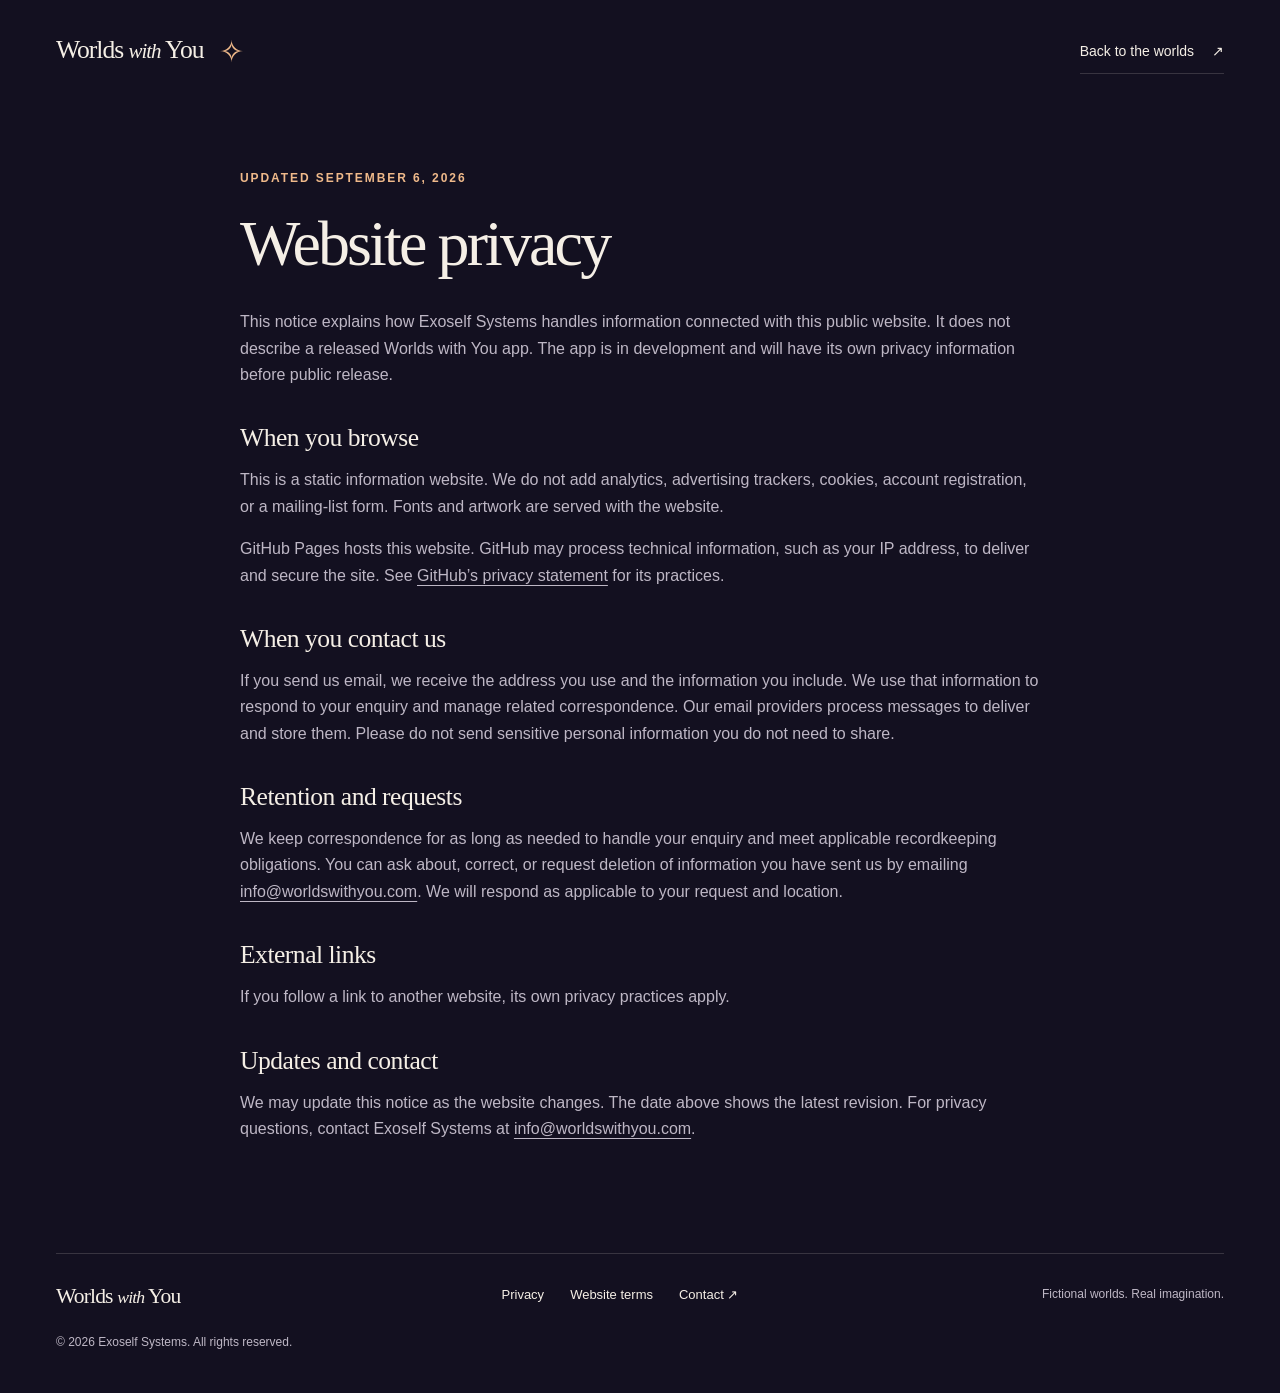
==== public/privacy/index.html @ 6b2dba23 "Build Worlds with You public website" ====
<!doctype html><html lang="en"><head><meta charset="utf-8"><meta name="viewport" content="width=device-width, initial-scale=1"><title>Website privacy — Worlds with You</title><meta name="description" content="How we handle information when you visit the Worlds with You website."><meta name="theme-color" content="#131020"><link rel="canonical" href="https://worldswithyou.com/privacy/"><link rel="icon" href="../assets/favicon.svg" type="image/svg+xml"><link rel="stylesheet" href="../assets/styles.css"></head><body><a class="skip-link" href="#main">Skip to content</a><header class="site-header wrap"><a class="wordmark" href="../">Worlds <em>with</em> You<span class="brand-star" aria-hidden="true">✧</span></a><nav aria-label="Main navigation"><a class="nav-contact" href="../">Back to the worlds <span aria-hidden="true">↗</span></a></nav></header><main id="main" class="wrap legal-main"><p class="eyebrow">Updated September 6, 2026</p><h1>Website privacy</h1><div class="legal-copy"><p>This notice explains how Exoself Systems handles information connected with this public website. It does not describe a released Worlds with You app. The app is in development and will have its own privacy information before public release.</p><h2>When you browse</h2><p>This is a static information website. We do not add analytics, advertising trackers, cookies, account registration, or a mailing-list form. Fonts and artwork are served with the website.</p><p>GitHub Pages hosts this website. GitHub may process technical information, such as your IP address, to deliver and secure the site. See <a href="https://docs.github.com/en/site-policy/privacy-policies/github-general-privacy-statement">GitHub’s privacy statement</a> for its practices.</p><h2>When you contact us</h2><p>If you send us email, we receive the address you use and the information you include. We use that information to respond to your enquiry and manage related correspondence. Our email providers process messages to deliver and store them. Please do not send sensitive personal information you do not need to share.</p><h2>Retention and requests</h2><p>We keep correspondence for as long as needed to handle your enquiry and meet applicable recordkeeping obligations. You can ask about, correct, or request deletion of information you have sent us by emailing <a href="mailto:info@worldswithyou.com">info@worldswithyou.com</a>. We will respond as applicable to your request and location.</p><h2>External links</h2><p>If you follow a link to another website, its own privacy practices apply.</p><h2>Updates and contact</h2><p>We may update this notice as the website changes. The date above shows the latest revision. For privacy questions, contact Exoself Systems at <a href="mailto:info@worldswithyou.com">info@worldswithyou.com</a>.</p></div></main><footer class="site-footer wrap legal-footer"><div><a class="wordmark" href="../">Worlds <em>with</em> You</a><p>© 2026 Exoself Systems. All rights reserved.</p></div><div class="footer-links"><a href="../privacy/">Privacy</a><a href="../terms/">Website terms</a><a href="mailto:info@worldswithyou.com">Contact ↗</a></div><p class="footer-note">Fictional worlds. Real imagination.</p></footer></body></html>
---- public/assets/styles.css ----
:root{color-scheme:dark;--ink:#131020;--raised:#1c1730;--deep:#080610;--paper:#f5efe6;--muted:#beb7c5;--warm:#efb98a;--warm-ink:#241318;--line:rgba(245,239,230,.16);--serif:Georgia,'Times New Roman',serif;--sans:-apple-system,BlinkMacSystemFont,'Segoe UI',sans-serif}
*{box-sizing:border-box}html{scroll-behavior:smooth;scroll-padding-top:2rem}body{margin:0;background:var(--ink);color:var(--paper);font:1rem/1.65 var(--sans);-webkit-font-smoothing:antialiased}a{color:inherit;text-decoration:none}a:hover{color:var(--warm)}a:focus-visible,summary:focus-visible{outline:2px solid var(--warm);outline-offset:7px;border-radius:2px}::selection{background:var(--warm);color:var(--warm-ink)}.wrap{width:min(1280px,calc(100% - 112px));margin-inline:auto}.skip-link{position:absolute;top:-100px;left:1rem;padding:.8rem 1rem;background:var(--warm);color:var(--warm-ink);z-index:10}.skip-link:focus{top:1rem}.site-header{min-height:104px;display:flex;align-items:center;justify-content:space-between;gap:30px}.wordmark{font:1.6rem/1.2 var(--serif);white-space:nowrap;letter-spacing:-.04em}.wordmark em{font-size:.82em;font-weight:400}.brand-star{display:inline-block;font-size:1.9rem;color:var(--warm);margin-left:16px;vertical-align:middle}.site-header nav{display:flex;align-items:center;gap:36px;font-size:.875rem}.nav-contact{padding:10px 0;border-bottom:1px solid var(--line)}.nav-contact span{margin-left:14px}.hero{position:relative;isolation:isolate;min-height:750px;display:flex;align-items:center;overflow:hidden}.hero-art{position:absolute;inset:0;width:100%;height:100%;object-fit:cover;object-position:center 55%;z-index:-3}.hero-shade{position:absolute;inset:0;background:linear-gradient(90deg,rgba(19,16,32,.94) 0%,rgba(19,16,32,.80) 27%,rgba(19,16,32,.32) 58%,rgba(19,16,32,.04) 100%),linear-gradient(0deg,var(--ink) 0%,transparent 28%,rgba(19,16,32,.16) 95%);z-index:-2}.hero-content{padding-block:70px 122px}.eyebrow{margin:0 0 25px;color:var(--warm);font-size:.75rem;font-weight:550;letter-spacing:.16em;text-transform:uppercase}.status-dot{display:inline-block;width:6px;height:6px;background:var(--warm);border-radius:50%;margin-right:10px;vertical-align:middle}h1,h2,h3,p{margin-top:0}h1,h2,h3{font-family:var(--serif);font-weight:400;line-height:1.1;letter-spacing:-.045em}h1{font-size:clamp(3.6rem,6.4vw,6rem);margin-bottom:30px;max-width:800px}h1 em,h2 em{font-weight:400;color:var(--warm)}.hero-description{font-size:1.125rem;line-height:1.7;color:var(--paper);max-width:470px;margin-bottom:31px}.button{display:inline-flex;align-items:center;justify-content:space-between;gap:30px;padding:17px 24px;background:var(--warm);color:var(--warm-ink);font-size:.875rem;font-weight:600;border-radius:3px;transition:background .2s,transform .2s}.button:hover{background:#dfa477;color:var(--warm-ink);transform:translateY(-2px)}.button span{font-size:1.3rem;line-height:1}.hero-note{margin:18px 0 0;color:var(--muted);font-size:.8125rem;max-width:420px}.hero-bottom{position:absolute;bottom:30px;left:0;right:0;display:flex;justify-content:space-between;gap:20px;font-size:.75rem;letter-spacing:.03em;color:var(--muted)}.art-note{text-align:right}.section{padding-block:116px}.section-heading h2,h2{font-size:clamp(2.65rem,4vw,4rem);margin-bottom:28px}.section-intro{max-width:665px;color:var(--muted);font-size:1.0625rem;margin-bottom:55px}.chapters{display:grid;grid-template-columns:repeat(3,1fr);border-top:1px solid var(--line)}.chapters article{padding:35px 36px 0 0;display:flex;flex-direction:column}.chapters article+article{padding-left:36px;border-left:1px solid var(--line)}.chapters article:last-child{padding-right:0}.chapter-number{color:var(--warm);font:italic 1.45rem var(--serif);display:flex;align-items:center;gap:20px;margin-bottom:40px}.chapter-number span{font:1rem var(--sans);color:var(--muted)}h3{font-size:1.85rem;max-width:300px;margin-bottom:18px}.chapters p{color:var(--muted);max-width:350px;margin-bottom:32px}.chapter-label{color:var(--warm);font-size:.75rem;text-transform:uppercase;letter-spacing:.13em;margin-top:auto}.manifesto{background:var(--raised);border-block:1px solid var(--line)}.manifesto-inner{padding-block:75px;text-align:center}.large-star{font:3.7rem/1 var(--serif);color:var(--warm);display:block;margin-bottom:24px}.manifesto .eyebrow{margin-bottom:26px}.manifesto h2{font-size:clamp(2rem,3.5vw,3.3rem);line-height:1.35}.manifesto p:last-child{color:var(--muted);margin-bottom:0}.studio,.questions{display:grid;grid-template-columns:1fr 1fr;gap:50px 70px}.studio-copy p{color:var(--muted)}.studio-copy .lead{font-size:1.125rem;color:var(--paper)}.text-link{display:inline-flex;gap:28px;align-items:center;border-bottom:1px solid var(--line);padding:0 0 7px;font-size:.875rem;margin-top:10px}.studio-facts{grid-column:1/-1;display:grid;grid-template-columns:repeat(3,1fr);padding-top:32px;border-top:1px solid var(--line);gap:24px}.studio-facts span{display:block;font-size:.75rem;letter-spacing:.12em;text-transform:uppercase;color:var(--muted);margin-bottom:7px}.studio-facts strong{font-weight:450;font-size:1rem}.questions{border-top:1px solid var(--line);padding-top:90px}.faq-list details{border-bottom:1px solid var(--line)}.faq-list summary{display:flex;align-items:center;justify-content:space-between;gap:25px;padding:23px 0;list-style:none;cursor:pointer;font-size:1rem;line-height:1.5}.faq-list details:first-child summary{padding-top:0}.faq-list summary::-webkit-details-marker{display:none}.faq-list summary span{font-size:1.5rem;color:var(--warm);font-weight:300;transition:transform .2s}.faq-list details[open] summary span{transform:rotate(45deg)}.faq-list p{font-size:1rem;color:var(--muted);padding-right:25px;margin-bottom:24px}.faq-list a,.legal-copy a{text-decoration:underline;text-underline-offset:4px;overflow-wrap:anywhere}.contact{display:flex;justify-content:space-between;align-items:center;gap:40px;padding:72px 64px;background:var(--raised);border:1px solid var(--line);margin-bottom:88px}.contact h2{margin-bottom:22px}.contact p:last-child{color:var(--muted);margin-bottom:0}.contact-link{font:clamp(1.2rem,2.2vw,2rem) var(--serif);letter-spacing:-.025em;border-bottom:1px solid var(--warm);padding-bottom:13px;overflow-wrap:anywhere}.contact-link span{display:inline-block;margin-left:30px;color:var(--warm)}.site-footer{display:grid;grid-template-columns:1.2fr 1fr 1fr;gap:30px;padding-block:0 40px}.site-footer .wordmark{font-size:1.35rem}.site-footer p{font-size:.75rem;color:var(--muted);margin:20px 0 0;line-height:1.8}.footer-links{display:flex;gap:12px 26px;align-content:start;flex-wrap:wrap;font-size:.8125rem}.site-footer .footer-note{margin-top:0;text-align:right}.legal-main{max-width:800px;padding-block:65px 95px}.legal-main h1{font-size:clamp(3rem,5vw,4.5rem)}.legal-copy h2{font:1.6rem var(--serif);letter-spacing:-.02em;margin-top:35px;margin-bottom:14px}.legal-copy p,.legal-copy li{color:var(--muted)}.legal-main .eyebrow{margin-bottom:20px}.legal-footer{border-top:1px solid var(--line);padding-top:30px}.error-page{min-height:65vh}.error-page p{color:var(--muted)}
@media(min-width:1600px){.hero{min-height:850px}.hero-art{object-position:center 52%}}
@media(max-width:1000px){.wrap{width:calc(100% - 64px)}.site-header nav{gap:24px}.hero{min-height:700px}h1{font-size:5rem}.studio,.questions{gap:40px}.contact{padding:50px 40px;align-items:flex-start;flex-direction:column}.contact-link{font-size:1.7rem}.chapters article{padding-right:22px}.chapters article+article{padding-left:22px}.site-footer{grid-template-columns:1fr 1fr}.site-footer .footer-note{grid-column:1/-1;text-align:left}}
@media(max-width:680px){.wrap{width:calc(100% - 40px)}.site-header{min-height:86px;gap:20px}.wordmark{font-size:1.3rem}.brand-star{display:none}.site-header nav>a:not(.nav-contact){display:none}.site-header nav{font-size:.8125rem}.nav-contact span{margin-left:8px}.hero{min-height:780px;align-items:flex-start}.hero-content{padding-top:55px;padding-bottom:210px}.hero-art{object-position:65% center}.hero-shade{background:linear-gradient(180deg,rgba(19,16,32,.88) 0%,rgba(19,16,32,.7) 44%,rgba(19,16,32,.15) 73%,var(--ink) 100%),linear-gradient(90deg,rgba(19,16,32,.36),transparent)}.eyebrow{font-size:.6875rem;letter-spacing:.12em;margin-bottom:24px}h1{font-size:clamp(3.4rem,12vw,5rem);line-height:1.04;margin-bottom:25px}.hero-description{font-size:1rem;max-width:320px}.desktop-break{display:none}.button{font-size:.8125rem;padding:16px 20px;gap:25px}.hero-note{font-size:.75rem;max-width:280px}.hero-bottom{bottom:23px;flex-direction:column;gap:3px;font-size:.6875rem}.art-note{text-align:left}.section{padding-block:76px}h2,.section-heading h2{font-size:2.6rem}.section-intro{font-size:1rem;margin-bottom:35px}.chapters{grid-template-columns:1fr}.chapters article,.chapters article+article{padding:30px 0;border-left:0;border-bottom:1px solid var(--line)}.chapter-number{margin-bottom:20px}h3{max-width:none;font-size:1.85rem}.chapters p{max-width:none;margin-bottom:20px}.manifesto-inner{padding-block:55px}.manifesto h2{font-size:1.9rem;line-height:1.4}.manifesto p:last-child{font-size:.875rem}.studio,.questions{grid-template-columns:1fr;gap:18px}.studio h2,.questions h2{margin-bottom:18px}.studio-facts{grid-template-columns:1fr;gap:20px;margin-top:20px}.studio-facts div{display:flex;justify-content:space-between;gap:16px;align-items:baseline}.studio-facts span{margin:0}.studio-facts strong{font-size:.875rem;text-align:right}.faq-list summary{font-size:.9375rem}.faq-list details:first-child summary{padding-top:15px}.faq-list p{padding-right:8px}.contact{width:calc(100% - 40px);padding:38px 24px;margin-bottom:55px;gap:32px}.contact h2{font-size:2.6rem}.contact-link{font-size:clamp(1.05rem,5.4vw,1.6rem);width:100%;display:flex;justify-content:space-between;gap:8px}.contact-link span{margin:0}.site-footer{grid-template-columns:1fr;gap:28px}.site-footer p{margin-top:14px}.site-footer .footer-note{grid-column:auto}.footer-links{font-size:.8125rem;gap:18px}.legal-main{padding-top:40px}.legal-copy h2{font-size:1.5rem}}
@media(prefers-reduced-motion:reduce){html{scroll-behavior:auto}*,*::before,*::after{transition:none!important}}
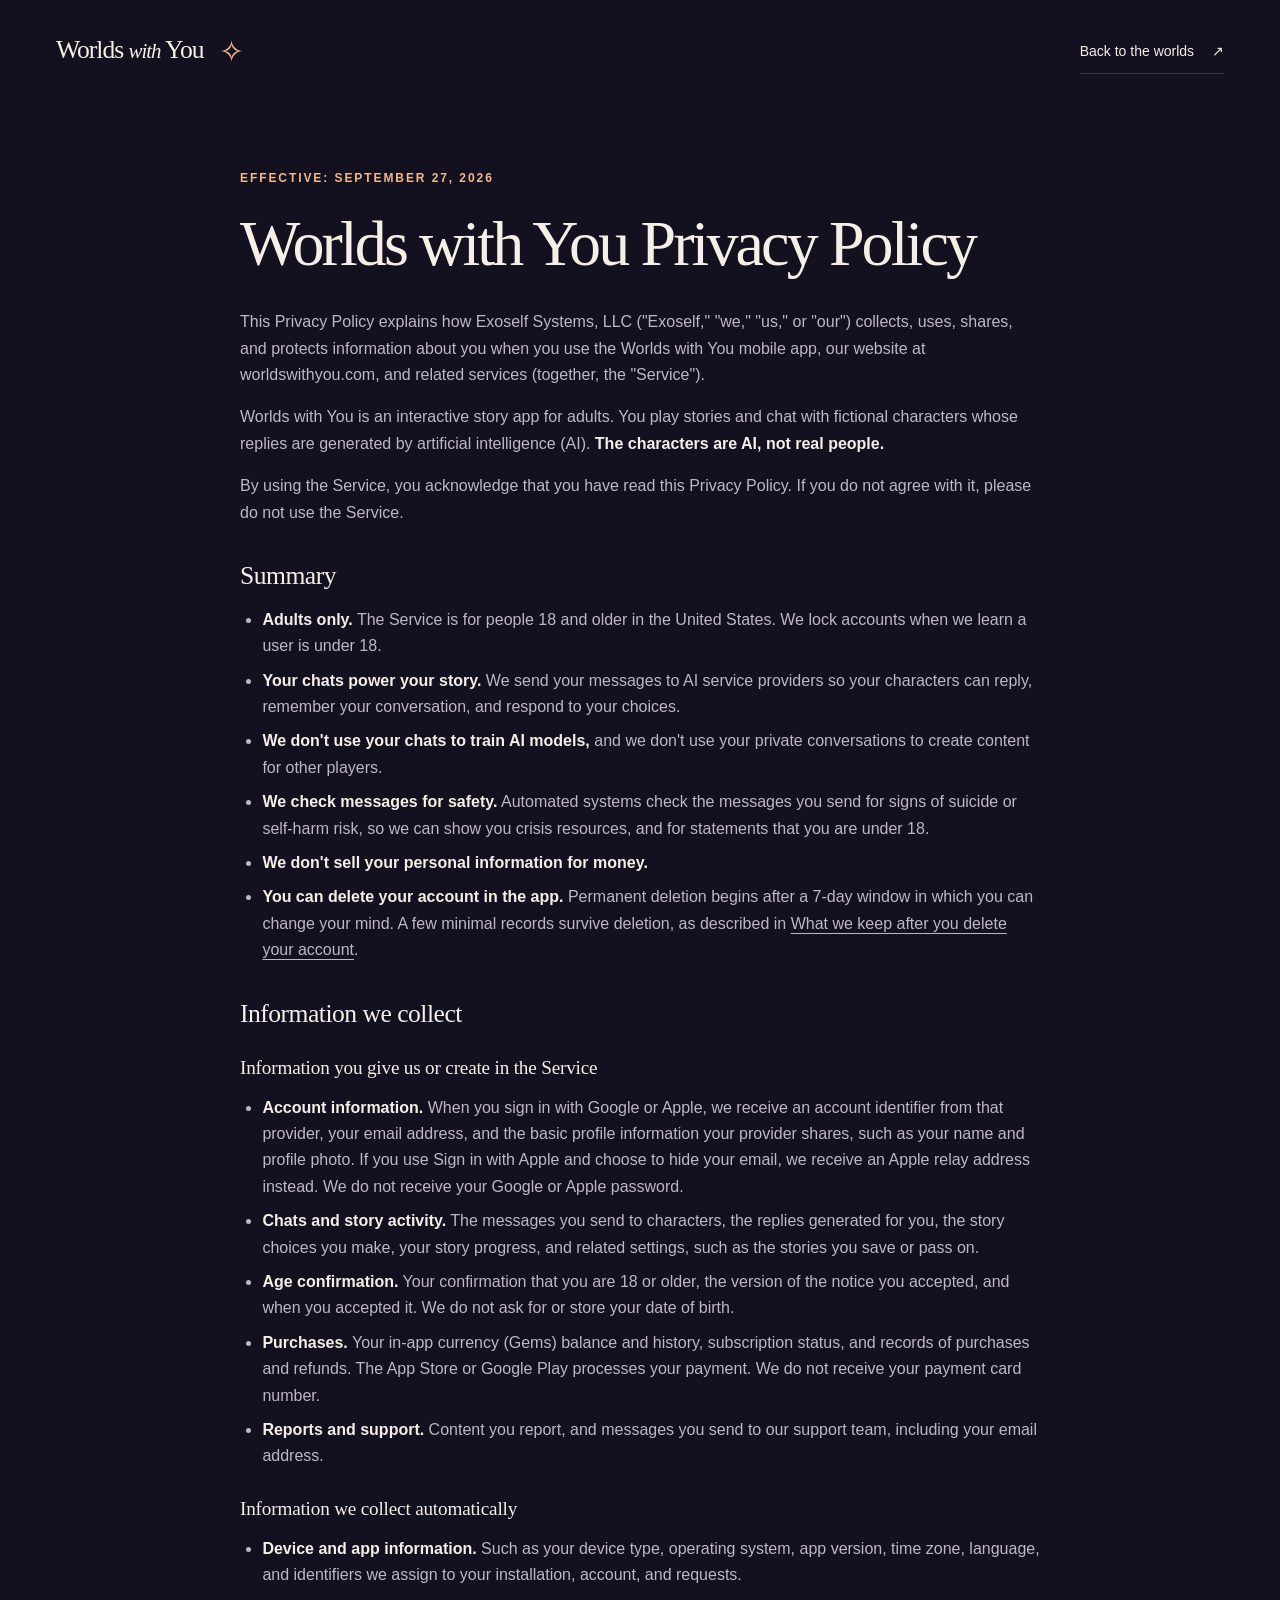
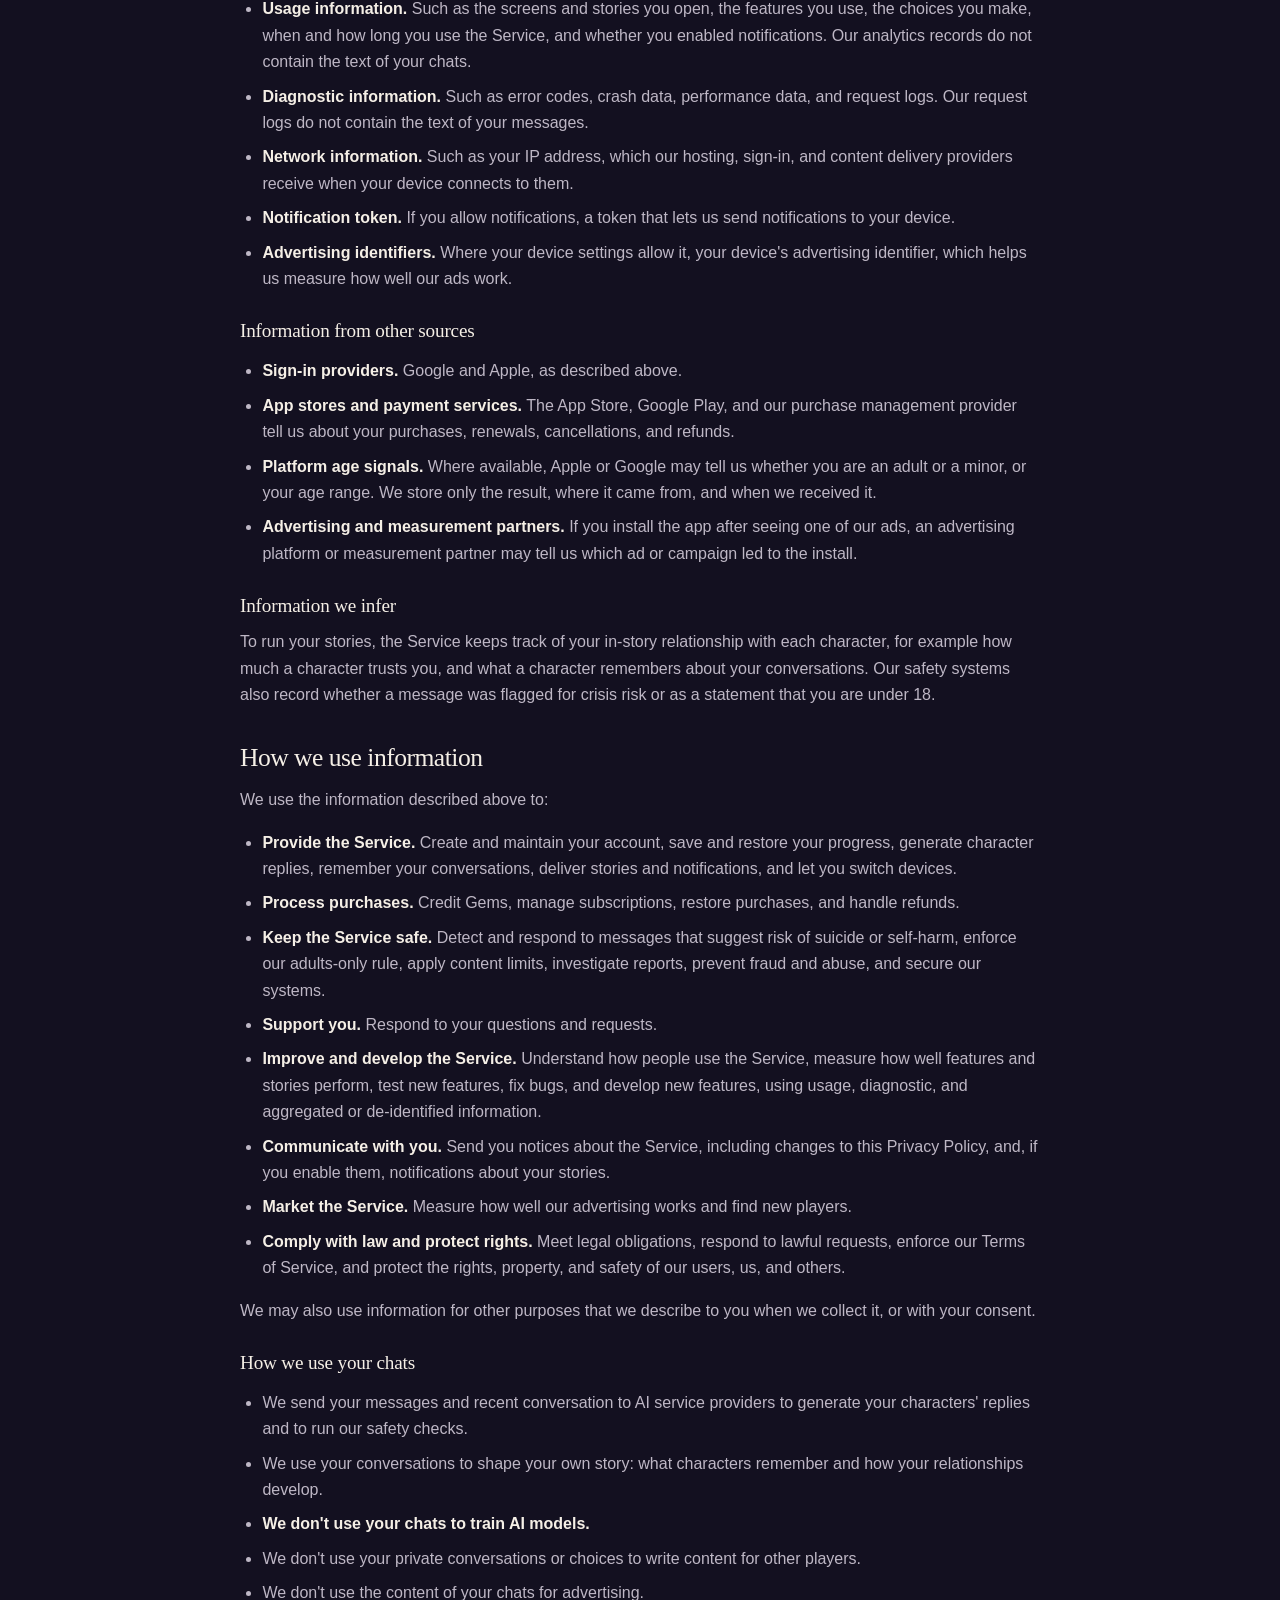
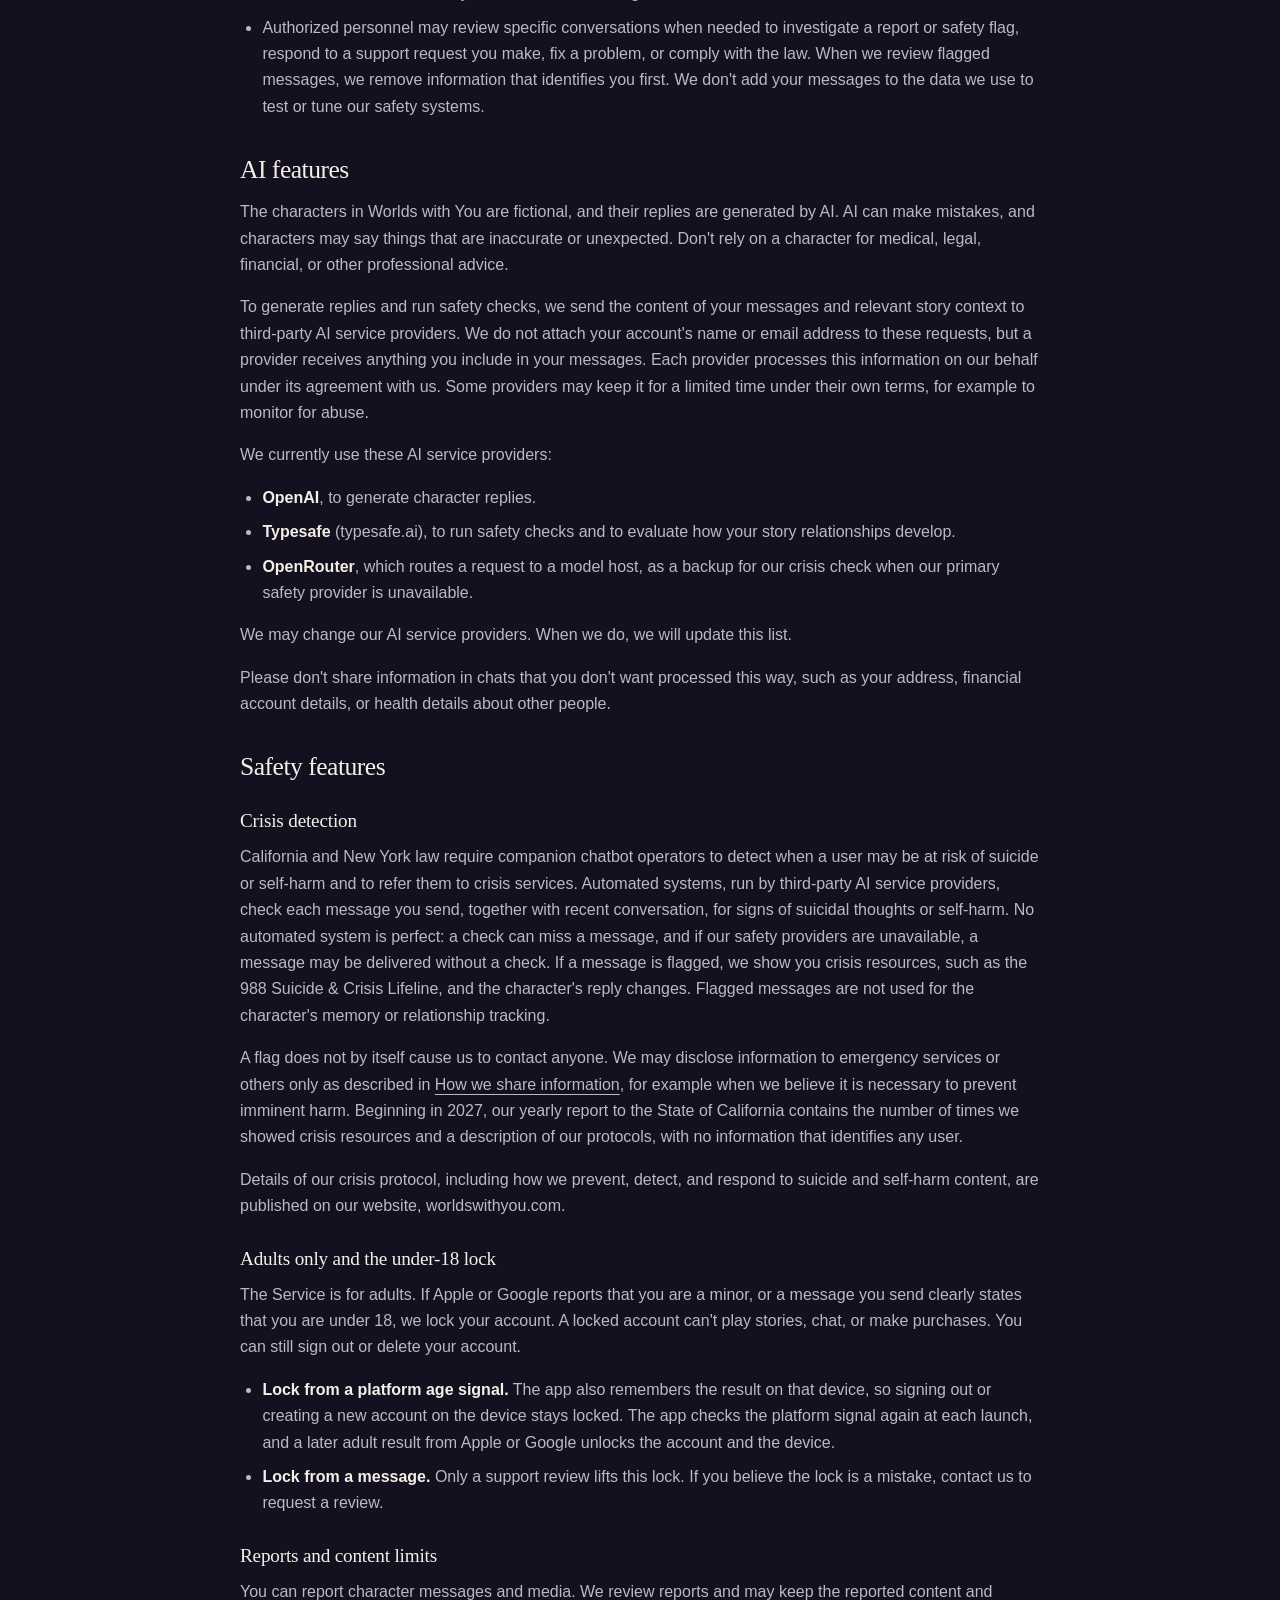
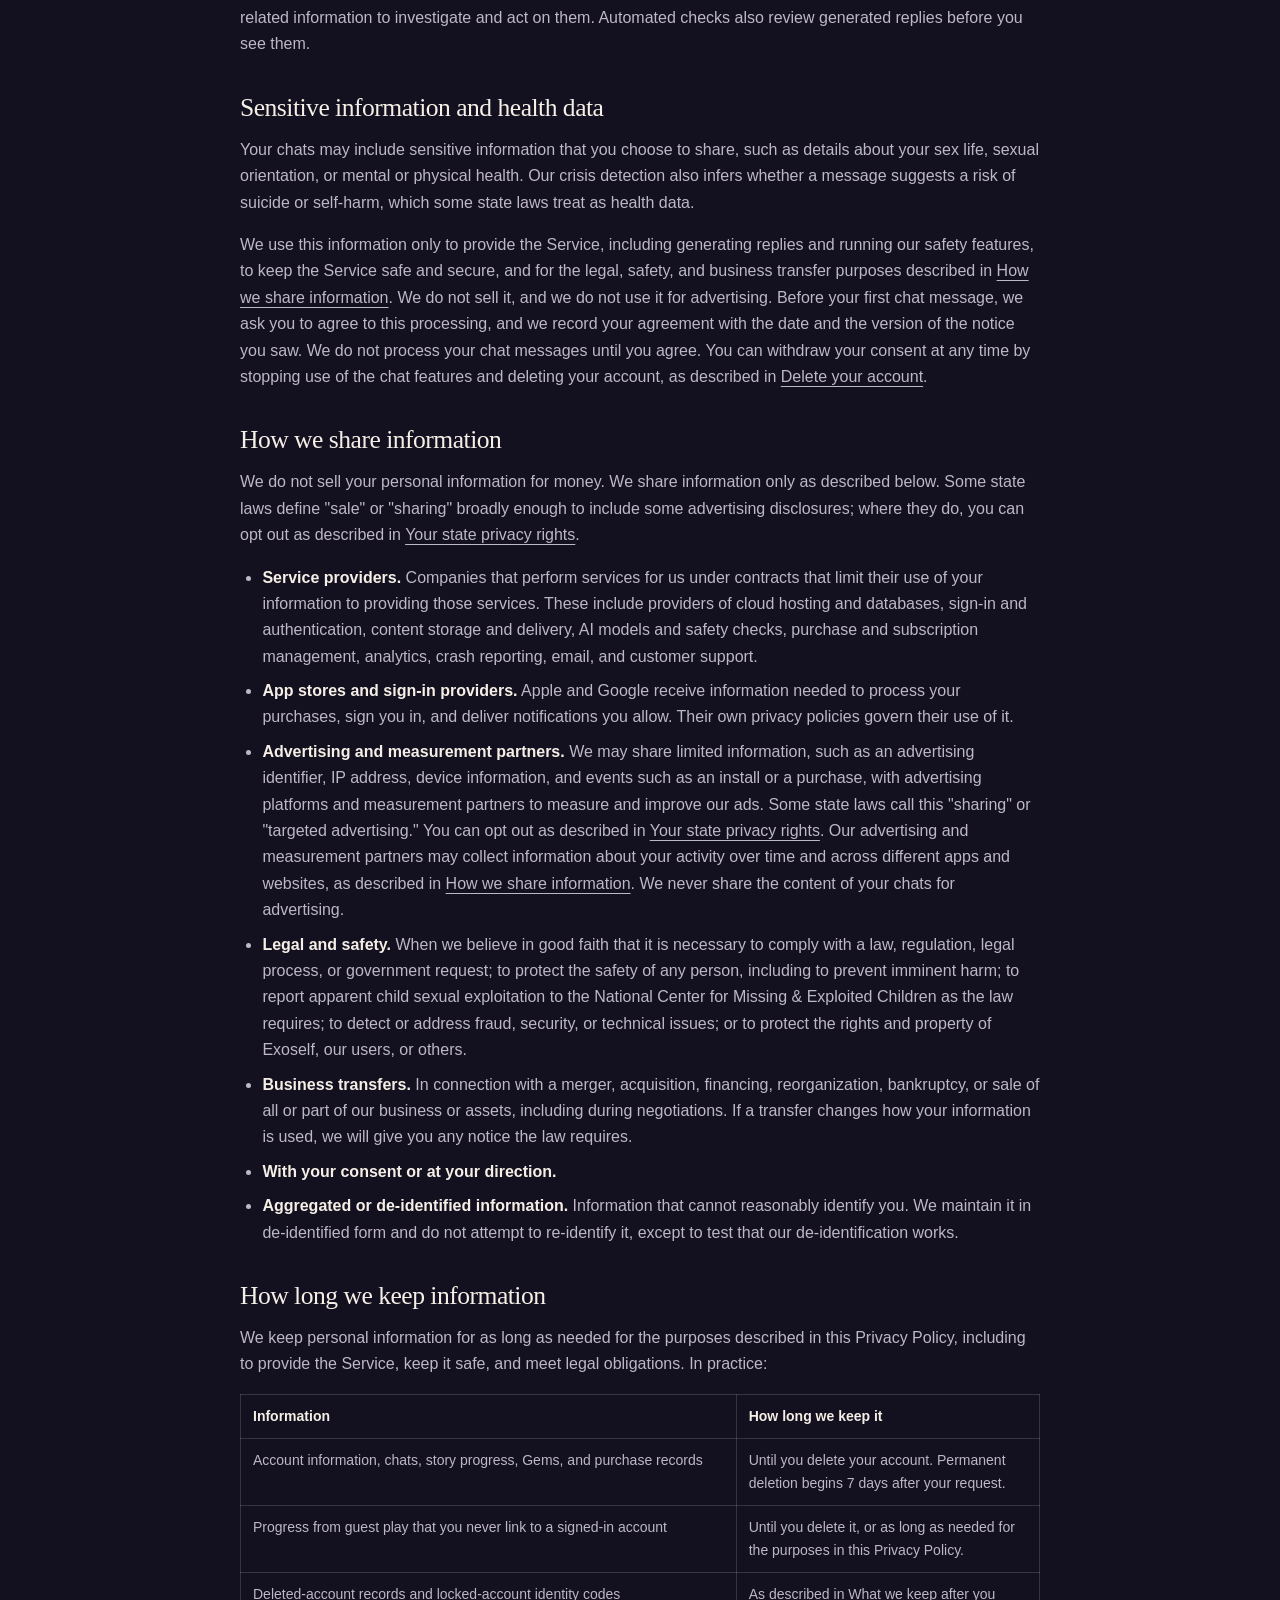
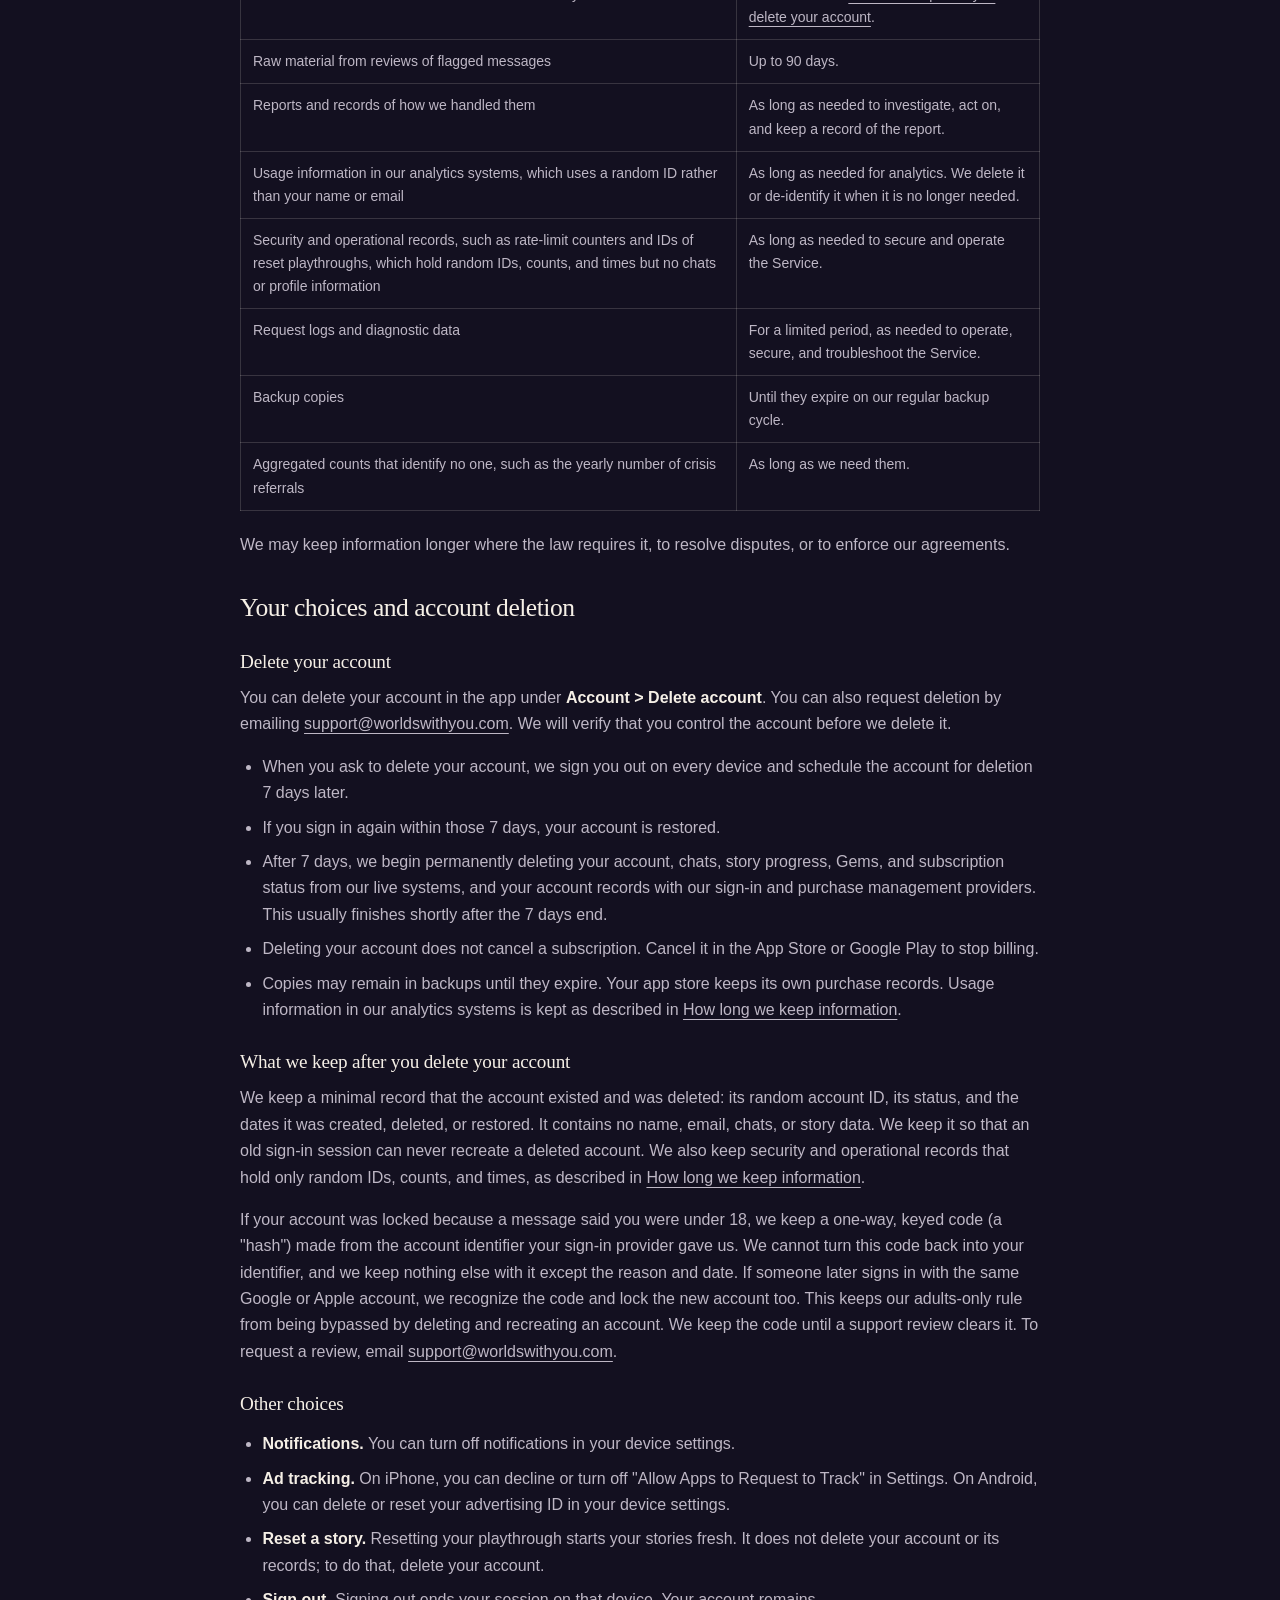
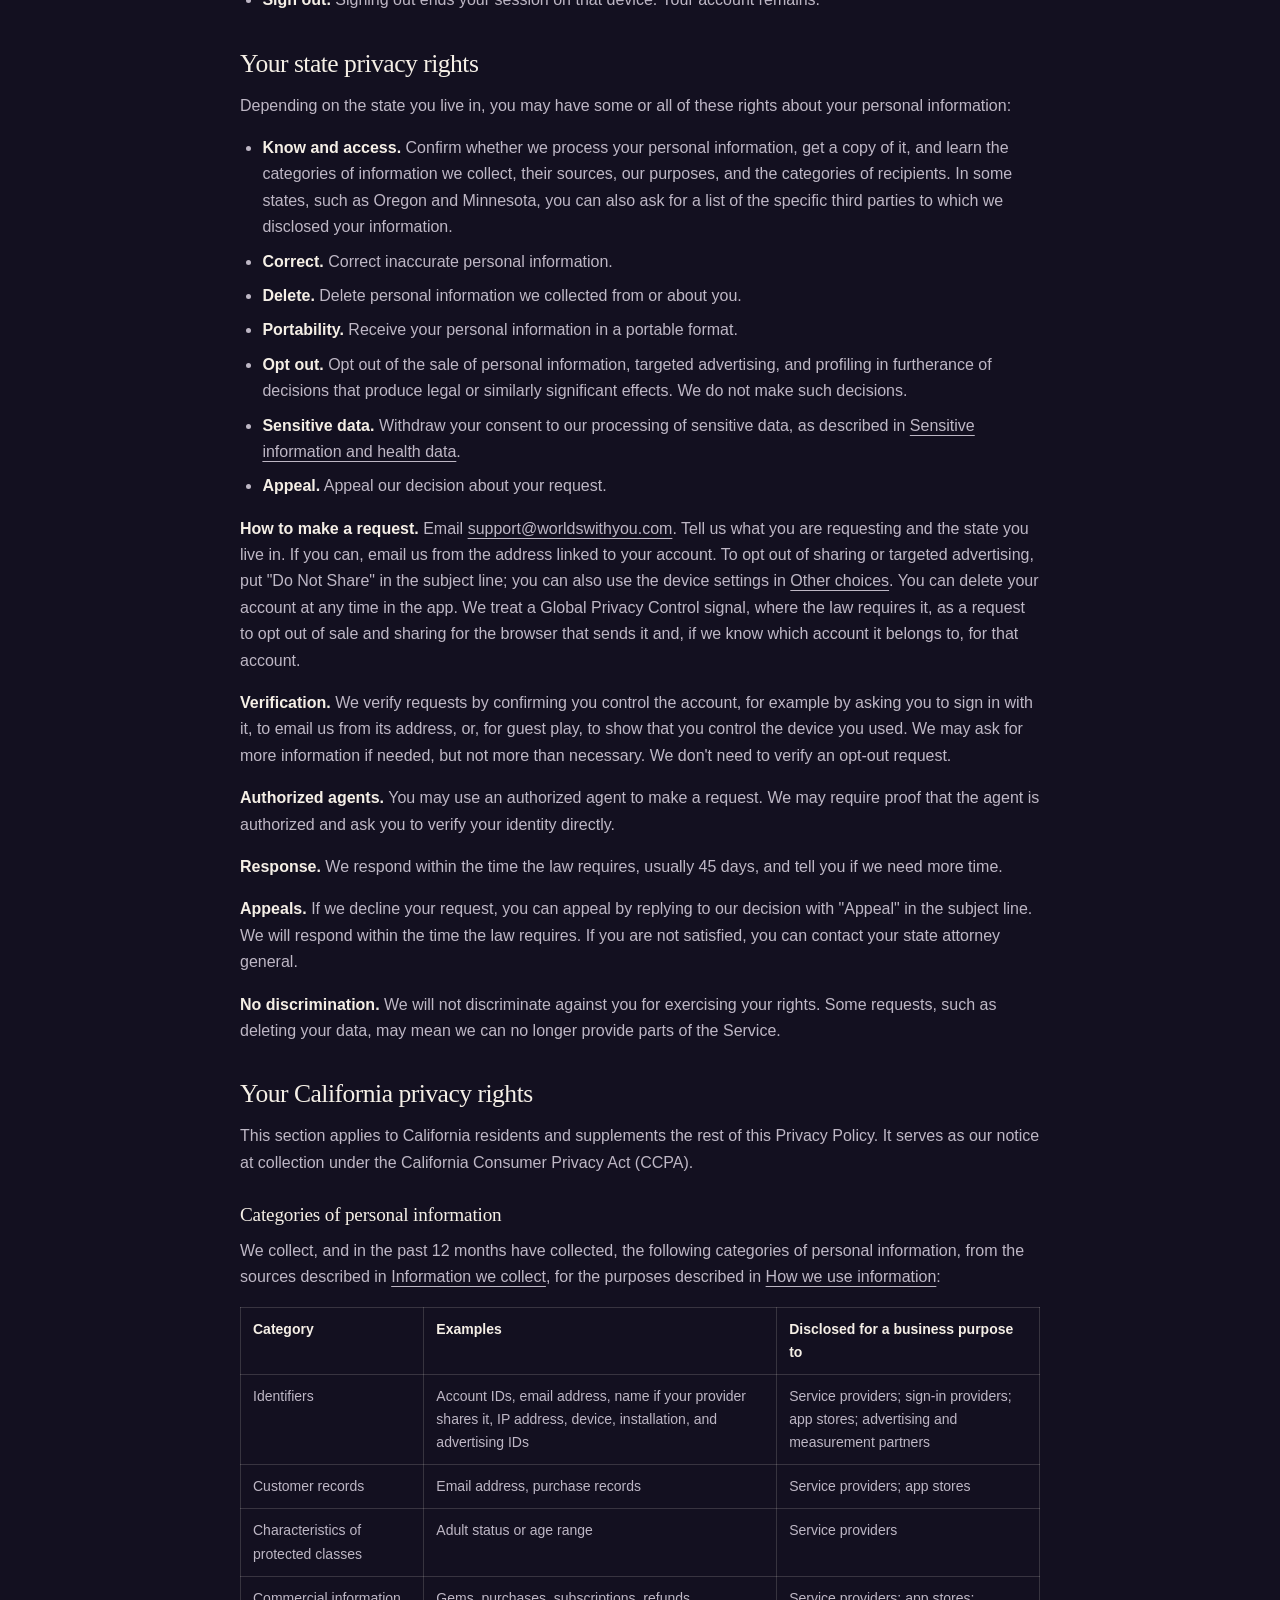
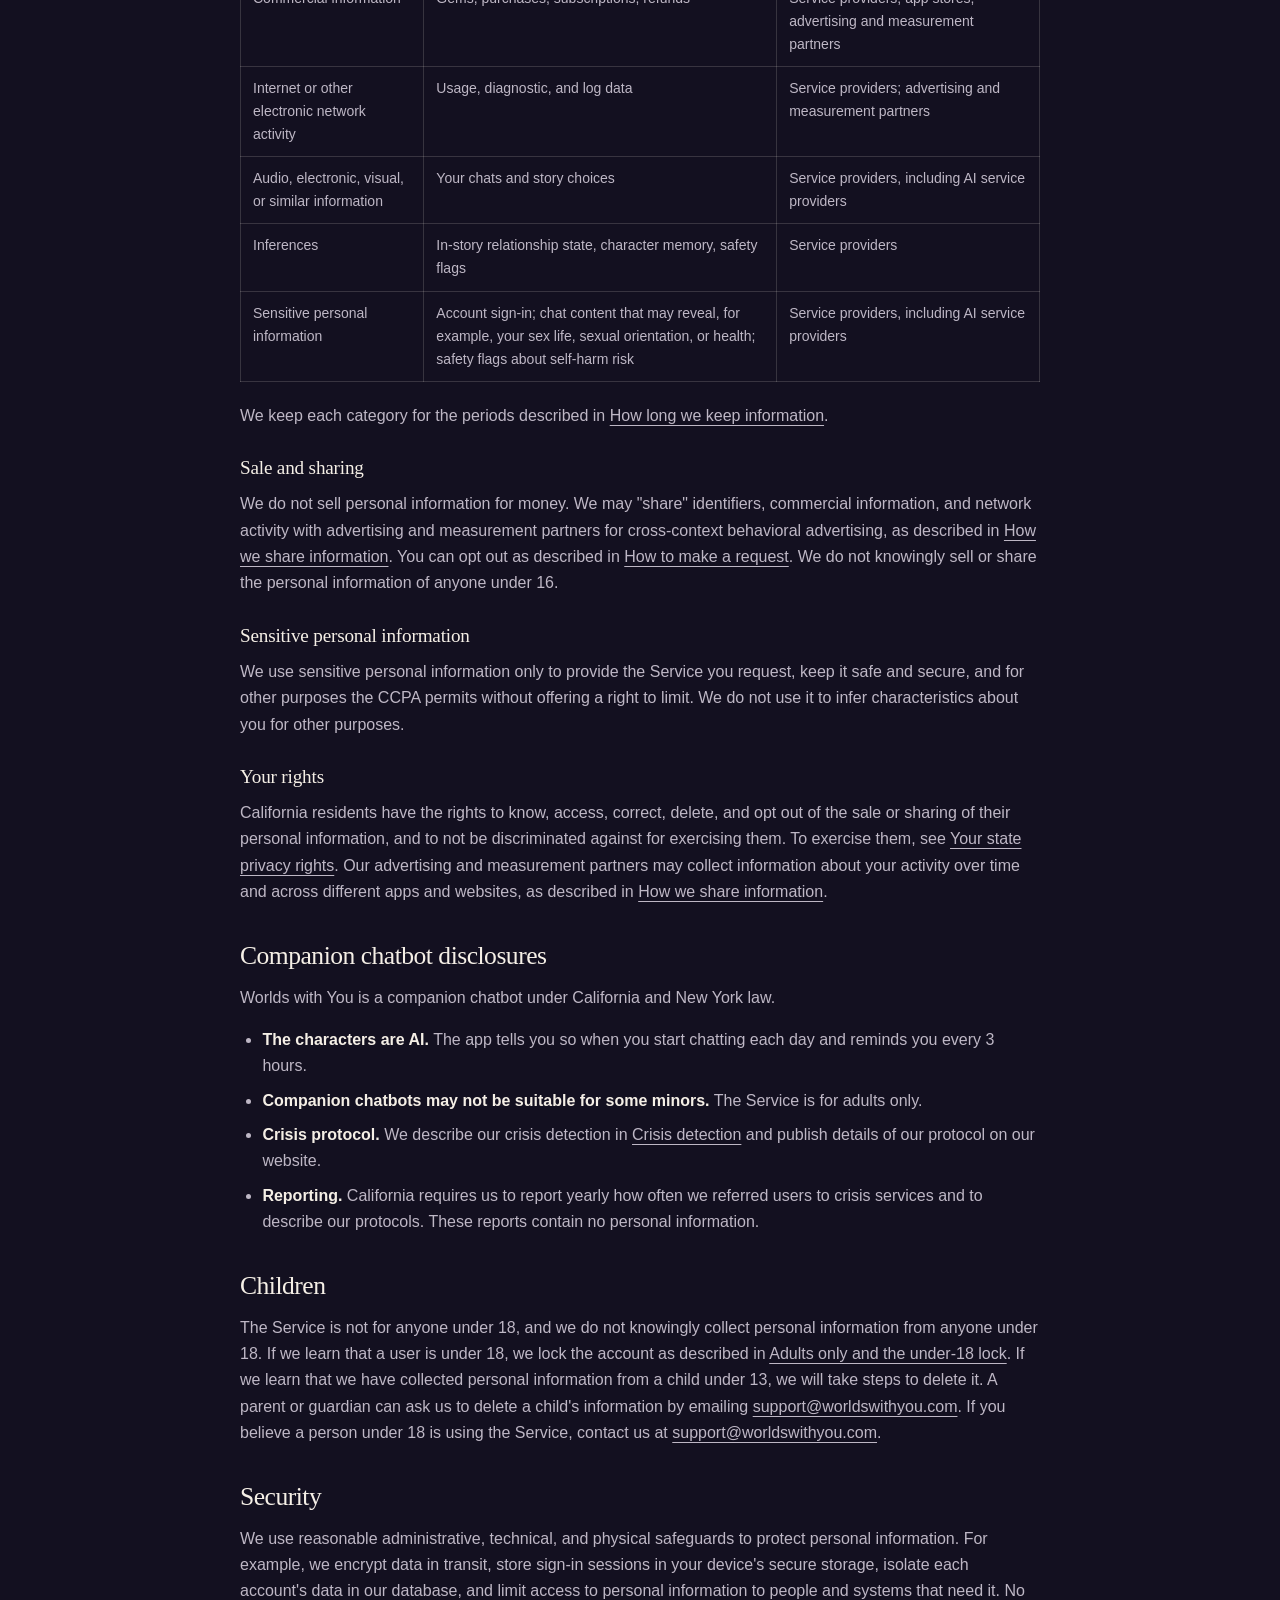
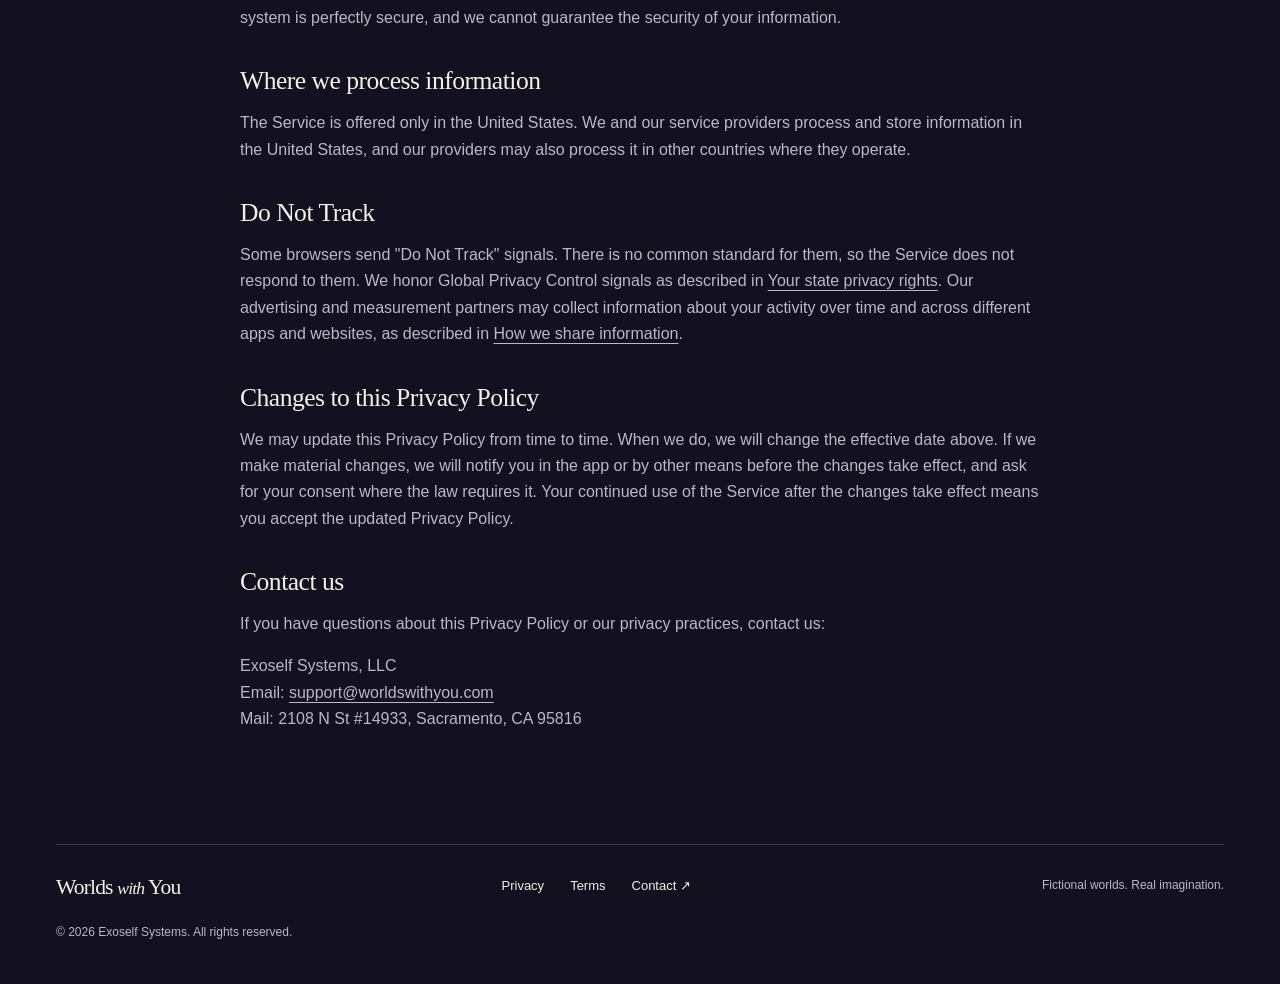
==== commit 106ecd25: "Publish the app privacy policy and terms of service Replaces the website-only notices with the World" ====
--- a/public/privacy/index.html
+++ b/public/privacy/index.html
@@ -1 +1,466 @@
-<!doctype html><html lang="en"><head><meta charset="utf-8"><meta name="viewport" content="width=device-width, initial-scale=1"><title>Website privacy — Worlds with You</title><meta name="description" content="How we handle information when you visit the Worlds with You website."><meta name="theme-color" content="#131020"><link rel="canonical" href="https://worldswithyou.com/privacy/"><link rel="icon" href="../assets/favicon.svg" type="image/svg+xml"><link rel="stylesheet" href="../assets/styles.css"></head><body><a class="skip-link" href="#main">Skip to content</a><header class="site-header wrap"><a class="wordmark" href="../">Worlds <em>with</em> You<span class="brand-star" aria-hidden="true">✧</span></a><nav aria-label="Main navigation"><a class="nav-contact" href="../">Back to the worlds <span aria-hidden="true">↗</span></a></nav></header><main id="main" class="wrap legal-main"><p class="eyebrow">Updated September 6, 2026</p><h1>Website privacy</h1><div class="legal-copy"><p>This notice explains how Exoself Systems handles information connected with this public website. It does not describe a released Worlds with You app. The app is in development and will have its own privacy information before public release.</p><h2>When you browse</h2><p>This is a static information website. We do not add analytics, advertising trackers, cookies, account registration, or a mailing-list form. Fonts and artwork are served with the website.</p><p>GitHub Pages hosts this website. GitHub may process technical information, such as your IP address, to deliver and secure the site. See <a href="https://docs.github.com/en/site-policy/privacy-policies/github-general-privacy-statement">GitHub’s privacy statement</a> for its practices.</p><h2>When you contact us</h2><p>If you send us email, we receive the address you use and the information you include. We use that information to respond to your enquiry and manage related correspondence. Our email providers process messages to deliver and store them. Please do not send sensitive personal information you do not need to share.</p><h2>Retention and requests</h2><p>We keep correspondence for as long as needed to handle your enquiry and meet applicable recordkeeping obligations. You can ask about, correct, or request deletion of information you have sent us by emailing <a href="mailto:info@worldswithyou.com">info@worldswithyou.com</a>. We will respond as applicable to your request and location.</p><h2>External links</h2><p>If you follow a link to another website, its own privacy practices apply.</p><h2>Updates and contact</h2><p>We may update this notice as the website changes. The date above shows the latest revision. For privacy questions, contact Exoself Systems at <a href="mailto:info@worldswithyou.com">info@worldswithyou.com</a>.</p></div></main><footer class="site-footer wrap legal-footer"><div><a class="wordmark" href="../">Worlds <em>with</em> You</a><p>© 2026 Exoself Systems. All rights reserved.</p></div><div class="footer-links"><a href="../privacy/">Privacy</a><a href="../terms/">Website terms</a><a href="mailto:info@worldswithyou.com">Contact ↗</a></div><p class="footer-note">Fictional worlds. Real imagination.</p></footer></body></html>+<!doctype html><html lang="en"><head><meta charset="utf-8"><meta name="viewport" content="width=device-width, initial-scale=1"><title>Privacy Policy — Worlds with You</title><meta name="description" content="How Exoself Systems collects, uses, shares, and protects information in the Worlds with You app and website."><meta name="theme-color" content="#131020"><link rel="canonical" href="https://worldswithyou.com/privacy/"><link rel="icon" href="../assets/favicon.svg" type="image/svg+xml"><link rel="stylesheet" href="../assets/styles.css"></head><body><a class="skip-link" href="#main">Skip to content</a><header class="site-header wrap"><a class="wordmark" href="../">Worlds <em>with</em> You<span class="brand-star" aria-hidden="true">✧</span></a><nav aria-label="Main navigation"><a class="nav-contact" href="../">Back to the worlds <span aria-hidden="true">↗</span></a></nav></header><main id="main" class="wrap legal-main"><p class="eyebrow">Effective: September 27, 2026</p><h1>Worlds with You Privacy Policy</h1><div class="legal-copy">
+<p>This Privacy Policy explains how Exoself Systems, LLC ("Exoself," "we," "us," or "our") collects,
+uses, shares, and protects information about you when you use the Worlds with You mobile app, our
+website at worldswithyou.com, and related services (together, the "Service").</p>
+<p>Worlds with You is an interactive story app for adults. You play stories and chat with fictional
+characters whose replies are generated by artificial intelligence (AI). <strong>The characters are AI,
+not real people.</strong></p>
+<p>By using the Service, you acknowledge that you have read this Privacy Policy. If you do not agree
+with it, please do not use the Service.</p>
+<h2 id="summary">Summary</h2>
+<ul>
+<li><strong>Adults only.</strong> The Service is for people 18 and older in the United States. We lock accounts
+  when we learn a user is under 18.</li>
+<li><strong>Your chats power your story.</strong> We send your messages to AI service providers so your characters
+  can reply, remember your conversation, and respond to your choices.</li>
+<li><strong>We don't use your chats to train AI models,</strong> and we don't use your private conversations to
+  create content for other players.</li>
+<li><strong>We check messages for safety.</strong> Automated systems check the messages you send for signs of
+  suicide or self-harm risk, so we can show you crisis resources, and for statements that you are
+  under 18.</li>
+<li><strong>We don't sell your personal information for money.</strong></li>
+<li><strong>You can delete your account in the app.</strong> Permanent deletion begins after a 7-day window in
+  which you can change your mind. A few minimal records survive deletion, as described in <a href="#what-we-keep-after-you-delete-your-account">What we
+  keep after you delete your account</a>.</li>
+</ul>
+<h2 id="information-we-collect">Information we collect</h2>
+<h3 id="information-you-give-us-or-create-in-the-service">Information you give us or create in the Service</h3>
+<ul>
+<li><strong>Account information.</strong> When you sign in with Google or Apple, we receive an account identifier
+  from that provider, your email address, and the basic profile information your provider shares,
+  such as your name and profile photo. If you use Sign in with Apple and choose to hide your email,
+  we receive an Apple relay address instead. We do not receive your Google or Apple password.</li>
+<li><strong>Chats and story activity.</strong> The messages you send to characters, the replies generated for you,
+  the story choices you make, your story progress, and related settings, such as the stories you
+  save or pass on.</li>
+<li><strong>Age confirmation.</strong> Your confirmation that you are 18 or older, the version of the notice you
+  accepted, and when you accepted it. We do not ask for or store your date of birth.</li>
+<li><strong>Purchases.</strong> Your in-app currency (Gems) balance and history, subscription status, and records
+  of purchases and refunds. The App Store or Google Play processes your payment. We do not receive
+  your payment card number.</li>
+<li><strong>Reports and support.</strong> Content you report, and messages you send to our support team, including
+  your email address.</li>
+</ul>
+<h3 id="information-we-collect-automatically">Information we collect automatically</h3>
+<ul>
+<li><strong>Device and app information.</strong> Such as your device type, operating system, app version, time
+  zone, language, and identifiers we assign to your installation, account, and requests.</li>
+<li><strong>Usage information.</strong> Such as the screens and stories you open, the features you use, the
+  choices you make, when and how long you use the Service, and whether you enabled notifications.
+  Our analytics records do not contain the text of your chats.</li>
+<li><strong>Diagnostic information.</strong> Such as error codes, crash data, performance data, and request logs.
+  Our request logs do not contain the text of your messages.</li>
+<li><strong>Network information.</strong> Such as your IP address, which our hosting, sign-in, and content
+  delivery providers receive when your device connects to them.</li>
+<li><strong>Notification token.</strong> If you allow notifications, a token that lets us send notifications to
+  your device.</li>
+<li><strong>Advertising identifiers.</strong> Where your device settings allow it, your device's advertising
+  identifier, which helps us measure how well our ads work.</li>
+</ul>
+<h3 id="information-from-other-sources">Information from other sources</h3>
+<ul>
+<li><strong>Sign-in providers.</strong> Google and Apple, as described above.</li>
+<li><strong>App stores and payment services.</strong> The App Store, Google Play, and our purchase management
+  provider tell us about your purchases, renewals, cancellations, and refunds.</li>
+<li><strong>Platform age signals.</strong> Where available, Apple or Google may tell us whether you are an adult
+  or a minor, or your age range. We store only the result, where it came from, and when we received
+  it.</li>
+<li><strong>Advertising and measurement partners.</strong> If you install the app after seeing one of our ads, an
+  advertising platform or measurement partner may tell us which ad or campaign led to the install.</li>
+</ul>
+<h3 id="information-we-infer">Information we infer</h3>
+<p>To run your stories, the Service keeps track of your in-story relationship with each character, for
+example how much a character trusts you, and what a character remembers about your conversations.
+Our safety systems also record whether a message was flagged for crisis risk or as a statement that
+you are under 18.</p>
+<h2 id="how-we-use-information">How we use information</h2>
+<p>We use the information described above to:</p>
+<ul>
+<li><strong>Provide the Service.</strong> Create and maintain your account, save and restore your progress,
+  generate character replies, remember your conversations, deliver stories and notifications, and
+  let you switch devices.</li>
+<li><strong>Process purchases.</strong> Credit Gems, manage subscriptions, restore purchases, and handle refunds.</li>
+<li><strong>Keep the Service safe.</strong> Detect and respond to messages that suggest risk of suicide or
+  self-harm, enforce our adults-only rule, apply content limits, investigate reports, prevent fraud
+  and abuse, and secure our systems.</li>
+<li><strong>Support you.</strong> Respond to your questions and requests.</li>
+<li><strong>Improve and develop the Service.</strong> Understand how people use the Service, measure how well
+  features and stories perform, test new features, fix bugs, and develop new features, using usage,
+  diagnostic, and aggregated or de-identified information.</li>
+<li><strong>Communicate with you.</strong> Send you notices about the Service, including changes to this Privacy
+  Policy, and, if you enable them, notifications about your stories.</li>
+<li><strong>Market the Service.</strong> Measure how well our advertising works and find new players.</li>
+<li><strong>Comply with law and protect rights.</strong> Meet legal obligations, respond to lawful requests,
+  enforce our Terms of Service, and protect the rights, property, and safety of our users, us, and
+  others.</li>
+</ul>
+<p>We may also use information for other purposes that we describe to you when we collect it, or with
+your consent.</p>
+<h3 id="how-we-use-your-chats">How we use your chats</h3>
+<ul>
+<li>We send your messages and recent conversation to AI service providers to generate your
+  characters' replies and to run our safety checks.</li>
+<li>We use your conversations to shape your own story: what characters remember and how your
+  relationships develop.</li>
+<li><strong>We don't use your chats to train AI models.</strong></li>
+<li>We don't use your private conversations or choices to write content for other players.</li>
+<li>We don't use the content of your chats for advertising.</li>
+<li>Authorized personnel may review specific conversations when needed to investigate a report or
+  safety flag, respond to a support request you make, fix a problem, or comply with the law. When
+  we review flagged messages, we remove information that identifies you first. We don't add your
+  messages to the data we use to test or tune our safety systems.</li>
+</ul>
+<h2 id="ai-features">AI features</h2>
+<p>The characters in Worlds with You are fictional, and their replies are generated by AI. AI can make
+mistakes, and characters may say things that are inaccurate or unexpected. Don't rely on a
+character for medical, legal, financial, or other professional advice.</p>
+<p>To generate replies and run safety checks, we send the content of your messages and relevant story
+context to third-party AI service providers. We do not attach your account's name or email address
+to these requests, but a provider receives anything you include in your messages. Each provider
+processes this information on our behalf under its agreement with us. Some providers may keep it
+for a limited time under their own terms, for example to monitor for abuse.</p>
+<p>We currently use these AI service providers:</p>
+<ul>
+<li><strong>OpenAI</strong>, to generate character replies.</li>
+<li><strong>Typesafe</strong> (typesafe.ai), to run safety checks and to evaluate how your story relationships
+  develop.</li>
+<li><strong>OpenRouter</strong>, which routes a request to a model host, as a backup for our crisis check when our
+  primary safety provider is unavailable.</li>
+</ul>
+<p>We may change our AI service providers. When we do, we will update this list.</p>
+<p>Please don't share information in chats that you don't want processed this way, such as your
+address, financial account details, or health details about other people.</p>
+<h2 id="safety-features">Safety features</h2>
+<h3 id="crisis-detection">Crisis detection</h3>
+<p>California and New York law require companion chatbot operators to detect when a user may be at
+risk of suicide or self-harm and to refer them to crisis services. Automated systems, run by
+third-party AI service providers, check each message you send, together with recent conversation,
+for signs of suicidal thoughts or self-harm. No automated system is perfect: a check can miss a
+message, and if our safety providers are unavailable, a message may be delivered without a check.
+If a message is flagged, we show you crisis resources, such as the 988 Suicide &amp; Crisis Lifeline,
+and the character's reply changes. Flagged messages are not used for the character's memory or
+relationship tracking.</p>
+<p>A flag does not by itself cause us to contact anyone. We may disclose information to emergency
+services or others only as described in <a href="#how-we-share-information">How we share information</a>, for
+example when we believe it is necessary to prevent imminent harm. Beginning in 2027, our yearly
+report to the State of California contains the number of times we showed crisis resources and a
+description of our protocols, with no information that identifies any user.</p>
+<p>Details of our crisis protocol, including how we prevent, detect, and respond to suicide and
+self-harm content, are published on our website, worldswithyou.com.</p>
+<h3 id="adults-only-and-the-under-18-lock">Adults only and the under-18 lock</h3>
+<p>The Service is for adults. If Apple or Google reports that you are a minor, or a message you send
+clearly states that you are under 18, we lock your account. A locked account can't play stories,
+chat, or make purchases. You can still sign out or delete your account.</p>
+<ul>
+<li><strong>Lock from a platform age signal.</strong> The app also remembers the result on that device, so signing
+  out or creating a new account on the device stays locked. The app checks the platform signal
+  again at each launch, and a later adult result from Apple or Google unlocks the account and the
+  device.</li>
+<li><strong>Lock from a message.</strong> Only a support review lifts this lock. If you believe the lock is a
+  mistake, contact us to request a review.</li>
+</ul>
+<h3 id="reports-and-content-limits">Reports and content limits</h3>
+<p>You can report character messages and media. We review reports and may keep the reported content
+and related information to investigate and act on them. Automated checks also review generated
+replies before you see them.</p>
+<h2 id="sensitive-information-and-health-data">Sensitive information and health data</h2>
+<p>Your chats may include sensitive information that you choose to share, such as details about your
+sex life, sexual orientation, or mental or physical health. Our crisis detection also infers
+whether a message suggests a risk of suicide or self-harm, which some state laws treat as health
+data.</p>
+<p>We use this information only to provide the Service, including generating replies and running our
+safety features, to keep the Service safe and secure, and for the legal, safety, and business
+transfer purposes described in <a href="#how-we-share-information">How we share information</a>. We do not
+sell it, and we do not use it for advertising. Before your first chat message, we ask you to agree
+to this processing, and we record your agreement with the date and the version of the notice you
+saw. We do not process your chat messages until you agree. You can withdraw your consent at any
+time by stopping use of the chat features and deleting your account, as described in
+<a href="#delete-your-account">Delete your account</a>.</p>
+<h2 id="how-we-share-information">How we share information</h2>
+<p>We do not sell your personal information for money. We share information only as described below.
+Some state laws define "sale" or "sharing" broadly enough to include some advertising disclosures;
+where they do, you can opt out as described in <a href="#your-state-privacy-rights">Your state privacy
+rights</a>.</p>
+<ul>
+<li><strong>Service providers.</strong> Companies that perform services for us under contracts that limit their
+  use of your information to providing those services. These include providers of cloud hosting and
+  databases, sign-in and authentication, content storage and delivery, AI models and safety checks,
+  purchase and subscription management, analytics, crash reporting, email, and customer support.</li>
+<li><strong>App stores and sign-in providers.</strong> Apple and Google receive information needed to process your
+  purchases, sign you in, and deliver notifications you allow. Their own privacy policies govern
+  their use of it.</li>
+<li><strong>Advertising and measurement partners.</strong> We may share limited information, such as an
+  advertising identifier, IP address, device information, and events such as an install or a
+  purchase, with advertising platforms and measurement partners to measure and improve our ads.
+  Some state laws call this "sharing" or "targeted advertising." You can opt out as described in
+  <a href="#your-state-privacy-rights">Your state privacy rights</a>. Our advertising and measurement partners may collect
+information about your activity over time and across different apps and websites, as described in
+<a href="#how-we-share-information">How we share information</a>. We never share the content of your chats
+  for advertising.</li>
+<li><strong>Legal and safety.</strong> When we believe in good faith that it is necessary to comply with a law,
+  regulation, legal process, or government request; to protect the safety of any person, including
+  to prevent imminent harm; to report apparent child sexual exploitation to the National Center for
+  Missing &amp; Exploited Children as the law requires; to detect or address fraud, security, or
+  technical issues; or to protect the rights and property of Exoself, our users, or others.</li>
+<li><strong>Business transfers.</strong> In connection with a merger, acquisition, financing, reorganization,
+  bankruptcy, or sale of all or part of our business or assets, including during negotiations. If a
+  transfer changes how your information is used, we will give you any notice the law requires.</li>
+<li><strong>With your consent or at your direction.</strong></li>
+<li><strong>Aggregated or de-identified information.</strong> Information that cannot reasonably identify you. We
+  maintain it in de-identified form and do not attempt to re-identify it, except to test that our
+  de-identification works.</li>
+</ul>
+<h2 id="how-long-we-keep-information">How long we keep information</h2>
+<p>We keep personal information for as long as needed for the purposes described in this Privacy
+Policy, including to provide the Service, keep it safe, and meet legal obligations. In practice:</p>
+<table>
+<thead>
+<tr>
+<th>Information</th>
+<th>How long we keep it</th>
+</tr>
+</thead>
+<tbody>
+<tr>
+<td>Account information, chats, story progress, Gems, and purchase records</td>
+<td>Until you delete your account. Permanent deletion begins 7 days after your request.</td>
+</tr>
+<tr>
+<td>Progress from guest play that you never link to a signed-in account</td>
+<td>Until you delete it, or as long as needed for the purposes in this Privacy Policy.</td>
+</tr>
+<tr>
+<td>Deleted-account records and locked-account identity codes</td>
+<td>As described in <a href="#what-we-keep-after-you-delete-your-account">What we keep after you delete your account</a>.</td>
+</tr>
+<tr>
+<td>Raw material from reviews of flagged messages</td>
+<td>Up to 90 days.</td>
+</tr>
+<tr>
+<td>Reports and records of how we handled them</td>
+<td>As long as needed to investigate, act on, and keep a record of the report.</td>
+</tr>
+<tr>
+<td>Usage information in our analytics systems, which uses a random ID rather than your name or email</td>
+<td>As long as needed for analytics. We delete it or de-identify it when it is no longer needed.</td>
+</tr>
+<tr>
+<td>Security and operational records, such as rate-limit counters and IDs of reset playthroughs, which hold random IDs, counts, and times but no chats or profile information</td>
+<td>As long as needed to secure and operate the Service.</td>
+</tr>
+<tr>
+<td>Request logs and diagnostic data</td>
+<td>For a limited period, as needed to operate, secure, and troubleshoot the Service.</td>
+</tr>
+<tr>
+<td>Backup copies</td>
+<td>Until they expire on our regular backup cycle.</td>
+</tr>
+<tr>
+<td>Aggregated counts that identify no one, such as the yearly number of crisis referrals</td>
+<td>As long as we need them.</td>
+</tr>
+</tbody>
+</table>
+<p>We may keep information longer where the law requires it, to resolve disputes, or to enforce our
+agreements.</p>
+<h2 id="your-choices-and-account-deletion">Your choices and account deletion</h2>
+<h3 id="delete-your-account">Delete your account</h3>
+<p>You can delete your account in the app under <strong>Account &gt; Delete account</strong>. You can also request
+deletion by emailing <a href="mailto:support@worldswithyou.com">support@worldswithyou.com</a>. We will verify that you control the account before
+we delete it.</p>
+<ul>
+<li>When you ask to delete your account, we sign you out on every device and schedule the account for
+  deletion 7 days later.</li>
+<li>If you sign in again within those 7 days, your account is restored.</li>
+<li>After 7 days, we begin permanently deleting your account, chats, story progress, Gems, and
+  subscription status from our live systems, and your account records with our sign-in and purchase
+  management providers. This usually finishes shortly after the 7 days end.</li>
+<li>Deleting your account does not cancel a subscription. Cancel it in the App Store or Google Play
+  to stop billing.</li>
+<li>Copies may remain in backups until they expire. Your app store keeps its own purchase records.
+  Usage information in our analytics systems is kept as described in <a href="#how-long-we-keep-information">How long we keep
+  information</a>.</li>
+</ul>
+<h3 id="what-we-keep-after-you-delete-your-account">What we keep after you delete your account</h3>
+<p>We keep a minimal record that the account existed and was deleted: its random account ID, its
+status, and the dates it was created, deleted, or restored. It contains no name, email, chats, or
+story data. We keep it so that an old sign-in session can never recreate a deleted account. We also
+keep security and operational records that hold only random IDs, counts, and times, as described in
+<a href="#how-long-we-keep-information">How long we keep information</a>.</p>
+<p>If your account was locked because a message said you were under 18, we keep a one-way, keyed code
+(a "hash") made from the account identifier your sign-in provider gave us. We cannot turn this code
+back into your identifier, and we keep nothing else with it except the reason and date. If someone
+later signs in with the same Google or Apple account, we recognize the code and lock the new
+account too. This keeps our adults-only rule from being bypassed by deleting and recreating an
+account. We keep the code until a support review clears it. To request a review, email
+<a href="mailto:support@worldswithyou.com">support@worldswithyou.com</a>.</p>
+<h3 id="other-choices">Other choices</h3>
+<ul>
+<li><strong>Notifications.</strong> You can turn off notifications in your device settings.</li>
+<li><strong>Ad tracking.</strong> On iPhone, you can decline or turn off "Allow Apps to Request to Track" in
+  Settings. On Android, you can delete or reset your advertising ID in your device settings.</li>
+<li><strong>Reset a story.</strong> Resetting your playthrough starts your stories fresh. It does not delete your
+  account or its records; to do that, delete your account.</li>
+<li><strong>Sign out.</strong> Signing out ends your session on that device. Your account remains.</li>
+</ul>
+<h2 id="your-state-privacy-rights">Your state privacy rights</h2>
+<p>Depending on the state you live in, you may have some or all of these rights about your personal
+information:</p>
+<ul>
+<li><strong>Know and access.</strong> Confirm whether we process your personal information, get a copy of it, and
+  learn the categories of information we collect, their sources, our purposes, and the categories
+  of recipients. In some states, such as Oregon and Minnesota, you can also ask for a list of the
+  specific third parties to which we disclosed your information.</li>
+<li><strong>Correct.</strong> Correct inaccurate personal information.</li>
+<li><strong>Delete.</strong> Delete personal information we collected from or about you.</li>
+<li><strong>Portability.</strong> Receive your personal information in a portable format.</li>
+<li><strong>Opt out.</strong> Opt out of the sale of personal information, targeted advertising, and profiling in
+  furtherance of decisions that produce legal or similarly significant effects. We do not make such
+  decisions.</li>
+<li><strong>Sensitive data.</strong> Withdraw your consent to our processing of sensitive data, as described in
+  <a href="#sensitive-information-and-health-data">Sensitive information and health data</a>.</li>
+<li><strong>Appeal.</strong> Appeal our decision about your request.</li>
+</ul>
+<p><strong>How to make a request.</strong> Email <a href="mailto:support@worldswithyou.com">support@worldswithyou.com</a>. Tell us what you are requesting and the
+state you live in. If you can, email us from the address linked to your account. To opt out of
+sharing or targeted advertising, put "Do Not Share" in the subject line; you can also use the
+device settings in <a href="#other-choices">Other choices</a>. You can delete your account at any time in the
+app. We treat a Global Privacy Control signal, where the law requires it, as a request to opt out
+of sale and sharing for the browser that sends it and, if we know which account it belongs to, for
+that account.</p>
+<p><strong>Verification.</strong> We verify requests by confirming you control the account, for example by asking
+you to sign in with it, to email us from its address, or, for guest play, to show that you control
+the device you used. We may ask for more information if needed, but not more than necessary. We
+don't need to verify an opt-out request.</p>
+<p><strong>Authorized agents.</strong> You may use an authorized agent to make a request. We may require proof that
+the agent is authorized and ask you to verify your identity directly.</p>
+<p><strong>Response.</strong> We respond within the time the law requires, usually 45 days, and tell you if we need
+more time.</p>
+<p><strong>Appeals.</strong> If we decline your request, you can appeal by replying to our decision with "Appeal"
+in the subject line. We will respond within the time the law requires. If you are not satisfied,
+you can contact your state attorney general.</p>
+<p><strong>No discrimination.</strong> We will not discriminate against you for exercising your rights. Some
+requests, such as deleting your data, may mean we can no longer provide parts of the Service.</p>
+<h2 id="your-california-privacy-rights">Your California privacy rights</h2>
+<p>This section applies to California residents and supplements the rest of this Privacy Policy. It
+serves as our notice at collection under the California Consumer Privacy Act (CCPA).</p>
+<h3 id="categories-of-personal-information">Categories of personal information</h3>
+<p>We collect, and in the past 12 months have collected, the following categories of personal
+information, from the sources described in <a href="#information-we-collect">Information we collect</a>, for
+the purposes described in <a href="#how-we-use-information">How we use information</a>:</p>
+<table>
+<thead>
+<tr>
+<th>Category</th>
+<th>Examples</th>
+<th>Disclosed for a business purpose to</th>
+</tr>
+</thead>
+<tbody>
+<tr>
+<td>Identifiers</td>
+<td>Account IDs, email address, name if your provider shares it, IP address, device, installation, and advertising IDs</td>
+<td>Service providers; sign-in providers; app stores; advertising and measurement partners</td>
+</tr>
+<tr>
+<td>Customer records</td>
+<td>Email address, purchase records</td>
+<td>Service providers; app stores</td>
+</tr>
+<tr>
+<td>Characteristics of protected classes</td>
+<td>Adult status or age range</td>
+<td>Service providers</td>
+</tr>
+<tr>
+<td>Commercial information</td>
+<td>Gems, purchases, subscriptions, refunds</td>
+<td>Service providers; app stores; advertising and measurement partners</td>
+</tr>
+<tr>
+<td>Internet or other electronic network activity</td>
+<td>Usage, diagnostic, and log data</td>
+<td>Service providers; advertising and measurement partners</td>
+</tr>
+<tr>
+<td>Audio, electronic, visual, or similar information</td>
+<td>Your chats and story choices</td>
+<td>Service providers, including AI service providers</td>
+</tr>
+<tr>
+<td>Inferences</td>
+<td>In-story relationship state, character memory, safety flags</td>
+<td>Service providers</td>
+</tr>
+<tr>
+<td>Sensitive personal information</td>
+<td>Account sign-in; chat content that may reveal, for example, your sex life, sexual orientation, or health; safety flags about self-harm risk</td>
+<td>Service providers, including AI service providers</td>
+</tr>
+</tbody>
+</table>
+<p>We keep each category for the periods described in <a href="#how-long-we-keep-information">How long we keep
+information</a>.</p>
+<h3 id="sale-and-sharing">Sale and sharing</h3>
+<p>We do not sell personal information for money. We may "share" identifiers, commercial information,
+and network activity with advertising and measurement partners for cross-context behavioral
+advertising, as described in <a href="#how-we-share-information">How we share information</a>. You can opt out
+as described in <a href="#your-state-privacy-rights">How to make a request</a>. We do not knowingly sell or
+share the personal information of anyone under 16.</p>
+<h3 id="sensitive-personal-information">Sensitive personal information</h3>
+<p>We use sensitive personal information only to provide the Service you request, keep it safe and
+secure, and for other purposes the CCPA permits without offering a right to limit. We do not use it
+to infer characteristics about you for other purposes.</p>
+<h3 id="your-rights">Your rights</h3>
+<p>California residents have the rights to know, access, correct, delete, and opt out of the sale or
+sharing of their personal information, and to not be discriminated against for exercising them. To
+exercise them, see <a href="#your-state-privacy-rights">Your state privacy rights</a>. Our advertising and measurement partners may collect
+information about your activity over time and across different apps and websites, as described in
+<a href="#how-we-share-information">How we share information</a>.</p>
+<h2 id="companion-chatbot-disclosures">Companion chatbot disclosures</h2>
+<p>Worlds with You is a companion chatbot under California and New York law.</p>
+<ul>
+<li><strong>The characters are AI.</strong> The app tells you so when you start chatting each day and reminds you
+  every 3 hours.</li>
+<li><strong>Companion chatbots may not be suitable for some minors.</strong> The Service is for adults only.</li>
+<li><strong>Crisis protocol.</strong> We describe our crisis detection in <a href="#crisis-detection">Crisis detection</a>
+  and publish details of our protocol on our website.</li>
+<li><strong>Reporting.</strong> California requires us to report yearly how often we referred users to crisis
+  services and to describe our protocols. These reports contain no personal information.</li>
+</ul>
+<h2 id="children">Children</h2>
+<p>The Service is not for anyone under 18, and we do not knowingly collect personal information from
+anyone under 18. If we learn that a user is under 18, we lock the account as described in <a href="#adults-only-and-the-under-18-lock">Adults
+only and the under-18 lock</a>. If we learn that we have collected
+personal information from a child under 13, we will take steps to delete it. A parent or guardian
+can ask us to delete a child's information by emailing <a href="mailto:support@worldswithyou.com">support@worldswithyou.com</a>. If you believe a
+person under 18 is using the Service, contact us at <a href="mailto:support@worldswithyou.com">support@worldswithyou.com</a>.</p>
+<h2 id="security">Security</h2>
+<p>We use reasonable administrative, technical, and physical safeguards to protect personal
+information. For example, we encrypt data in transit, store sign-in sessions in your device's
+secure storage, isolate each account's data in our database, and limit access to personal
+information to people and systems that need it. No system is perfectly secure, and we cannot
+guarantee the security of your information.</p>
+<h2 id="where-we-process-information">Where we process information</h2>
+<p>The Service is offered only in the United States. We and our service providers process and store
+information in the United States, and our providers may also process it in other countries where
+they operate.</p>
+<h2 id="do-not-track">Do Not Track</h2>
+<p>Some browsers send "Do Not Track" signals. There is no common standard for them, so the Service
+does not respond to them. We honor Global Privacy Control signals as described in <a href="#your-state-privacy-rights">Your state
+privacy rights</a>. Our advertising and measurement partners may collect
+information about your activity over time and across different apps and websites, as described in
+<a href="#how-we-share-information">How we share information</a>.</p>
+<h2 id="changes-to-this-privacy-policy">Changes to this Privacy Policy</h2>
+<p>We may update this Privacy Policy from time to time. When we do, we will change the effective date
+above. If we make material changes, we will notify you in the app or by other means before the
+changes take effect, and ask for your consent where the law requires it. Your continued use of the
+Service after the changes take effect means you accept the updated Privacy Policy.</p>
+<h2 id="contact-us">Contact us</h2>
+<p>If you have questions about this Privacy Policy or our privacy practices, contact us:</p>
+<p>Exoself Systems, LLC<br>
+Email: <a href="mailto:support@worldswithyou.com">support@worldswithyou.com</a><br>
+Mail: 2108 N St #14933, Sacramento, CA 95816</p>
+</div></main><footer class="site-footer wrap legal-footer"><div><a class="wordmark" href="../">Worlds <em>with</em> You</a><p>© 2026 Exoself Systems. All rights reserved.</p></div><div class="footer-links"><a href="../privacy/">Privacy</a><a href="../terms/">Terms</a><a href="mailto:info@worldswithyou.com">Contact ↗</a></div><p class="footer-note">Fictional worlds. Real imagination.</p></footer></body></html>
--- a/public/assets/styles.css
+++ b/public/assets/styles.css
@@ -1,5 +1,5 @@
 :root{color-scheme:dark;--ink:#131020;--raised:#1c1730;--deep:#080610;--paper:#f5efe6;--muted:#beb7c5;--warm:#efb98a;--warm-ink:#241318;--line:rgba(245,239,230,.16);--serif:Georgia,'Times New Roman',serif;--sans:-apple-system,BlinkMacSystemFont,'Segoe UI',sans-serif}
-*{box-sizing:border-box}html{scroll-behavior:smooth;scroll-padding-top:2rem}body{margin:0;background:var(--ink);color:var(--paper);font:1rem/1.65 var(--sans);-webkit-font-smoothing:antialiased}a{color:inherit;text-decoration:none}a:hover{color:var(--warm)}a:focus-visible,summary:focus-visible{outline:2px solid var(--warm);outline-offset:7px;border-radius:2px}::selection{background:var(--warm);color:var(--warm-ink)}.wrap{width:min(1280px,calc(100% - 112px));margin-inline:auto}.skip-link{position:absolute;top:-100px;left:1rem;padding:.8rem 1rem;background:var(--warm);color:var(--warm-ink);z-index:10}.skip-link:focus{top:1rem}.site-header{min-height:104px;display:flex;align-items:center;justify-content:space-between;gap:30px}.wordmark{font:1.6rem/1.2 var(--serif);white-space:nowrap;letter-spacing:-.04em}.wordmark em{font-size:.82em;font-weight:400}.brand-star{display:inline-block;font-size:1.9rem;color:var(--warm);margin-left:16px;vertical-align:middle}.site-header nav{display:flex;align-items:center;gap:36px;font-size:.875rem}.nav-contact{padding:10px 0;border-bottom:1px solid var(--line)}.nav-contact span{margin-left:14px}.hero{position:relative;isolation:isolate;min-height:750px;display:flex;align-items:center;overflow:hidden}.hero-art{position:absolute;inset:0;width:100%;height:100%;object-fit:cover;object-position:center 55%;z-index:-3}.hero-shade{position:absolute;inset:0;background:linear-gradient(90deg,rgba(19,16,32,.94) 0%,rgba(19,16,32,.80) 27%,rgba(19,16,32,.32) 58%,rgba(19,16,32,.04) 100%),linear-gradient(0deg,var(--ink) 0%,transparent 28%,rgba(19,16,32,.16) 95%);z-index:-2}.hero-content{padding-block:70px 122px}.eyebrow{margin:0 0 25px;color:var(--warm);font-size:.75rem;font-weight:550;letter-spacing:.16em;text-transform:uppercase}.status-dot{display:inline-block;width:6px;height:6px;background:var(--warm);border-radius:50%;margin-right:10px;vertical-align:middle}h1,h2,h3,p{margin-top:0}h1,h2,h3{font-family:var(--serif);font-weight:400;line-height:1.1;letter-spacing:-.045em}h1{font-size:clamp(3.6rem,6.4vw,6rem);margin-bottom:30px;max-width:800px}h1 em,h2 em{font-weight:400;color:var(--warm)}.hero-description{font-size:1.125rem;line-height:1.7;color:var(--paper);max-width:470px;margin-bottom:31px}.button{display:inline-flex;align-items:center;justify-content:space-between;gap:30px;padding:17px 24px;background:var(--warm);color:var(--warm-ink);font-size:.875rem;font-weight:600;border-radius:3px;transition:background .2s,transform .2s}.button:hover{background:#dfa477;color:var(--warm-ink);transform:translateY(-2px)}.button span{font-size:1.3rem;line-height:1}.hero-note{margin:18px 0 0;color:var(--muted);font-size:.8125rem;max-width:420px}.hero-bottom{position:absolute;bottom:30px;left:0;right:0;display:flex;justify-content:space-between;gap:20px;font-size:.75rem;letter-spacing:.03em;color:var(--muted)}.art-note{text-align:right}.section{padding-block:116px}.section-heading h2,h2{font-size:clamp(2.65rem,4vw,4rem);margin-bottom:28px}.section-intro{max-width:665px;color:var(--muted);font-size:1.0625rem;margin-bottom:55px}.chapters{display:grid;grid-template-columns:repeat(3,1fr);border-top:1px solid var(--line)}.chapters article{padding:35px 36px 0 0;display:flex;flex-direction:column}.chapters article+article{padding-left:36px;border-left:1px solid var(--line)}.chapters article:last-child{padding-right:0}.chapter-number{color:var(--warm);font:italic 1.45rem var(--serif);display:flex;align-items:center;gap:20px;margin-bottom:40px}.chapter-number span{font:1rem var(--sans);color:var(--muted)}h3{font-size:1.85rem;max-width:300px;margin-bottom:18px}.chapters p{color:var(--muted);max-width:350px;margin-bottom:32px}.chapter-label{color:var(--warm);font-size:.75rem;text-transform:uppercase;letter-spacing:.13em;margin-top:auto}.manifesto{background:var(--raised);border-block:1px solid var(--line)}.manifesto-inner{padding-block:75px;text-align:center}.large-star{font:3.7rem/1 var(--serif);color:var(--warm);display:block;margin-bottom:24px}.manifesto .eyebrow{margin-bottom:26px}.manifesto h2{font-size:clamp(2rem,3.5vw,3.3rem);line-height:1.35}.manifesto p:last-child{color:var(--muted);margin-bottom:0}.studio,.questions{display:grid;grid-template-columns:1fr 1fr;gap:50px 70px}.studio-copy p{color:var(--muted)}.studio-copy .lead{font-size:1.125rem;color:var(--paper)}.text-link{display:inline-flex;gap:28px;align-items:center;border-bottom:1px solid var(--line);padding:0 0 7px;font-size:.875rem;margin-top:10px}.studio-facts{grid-column:1/-1;display:grid;grid-template-columns:repeat(3,1fr);padding-top:32px;border-top:1px solid var(--line);gap:24px}.studio-facts span{display:block;font-size:.75rem;letter-spacing:.12em;text-transform:uppercase;color:var(--muted);margin-bottom:7px}.studio-facts strong{font-weight:450;font-size:1rem}.questions{border-top:1px solid var(--line);padding-top:90px}.faq-list details{border-bottom:1px solid var(--line)}.faq-list summary{display:flex;align-items:center;justify-content:space-between;gap:25px;padding:23px 0;list-style:none;cursor:pointer;font-size:1rem;line-height:1.5}.faq-list details:first-child summary{padding-top:0}.faq-list summary::-webkit-details-marker{display:none}.faq-list summary span{font-size:1.5rem;color:var(--warm);font-weight:300;transition:transform .2s}.faq-list details[open] summary span{transform:rotate(45deg)}.faq-list p{font-size:1rem;color:var(--muted);padding-right:25px;margin-bottom:24px}.faq-list a,.legal-copy a{text-decoration:underline;text-underline-offset:4px;overflow-wrap:anywhere}.contact{display:flex;justify-content:space-between;align-items:center;gap:40px;padding:72px 64px;background:var(--raised);border:1px solid var(--line);margin-bottom:88px}.contact h2{margin-bottom:22px}.contact p:last-child{color:var(--muted);margin-bottom:0}.contact-link{font:clamp(1.2rem,2.2vw,2rem) var(--serif);letter-spacing:-.025em;border-bottom:1px solid var(--warm);padding-bottom:13px;overflow-wrap:anywhere}.contact-link span{display:inline-block;margin-left:30px;color:var(--warm)}.site-footer{display:grid;grid-template-columns:1.2fr 1fr 1fr;gap:30px;padding-block:0 40px}.site-footer .wordmark{font-size:1.35rem}.site-footer p{font-size:.75rem;color:var(--muted);margin:20px 0 0;line-height:1.8}.footer-links{display:flex;gap:12px 26px;align-content:start;flex-wrap:wrap;font-size:.8125rem}.site-footer .footer-note{margin-top:0;text-align:right}.legal-main{max-width:800px;padding-block:65px 95px}.legal-main h1{font-size:clamp(3rem,5vw,4.5rem)}.legal-copy h2{font:1.6rem var(--serif);letter-spacing:-.02em;margin-top:35px;margin-bottom:14px}.legal-copy p,.legal-copy li{color:var(--muted)}.legal-main .eyebrow{margin-bottom:20px}.legal-footer{border-top:1px solid var(--line);padding-top:30px}.error-page{min-height:65vh}.error-page p{color:var(--muted)}
+*{box-sizing:border-box}html{scroll-behavior:smooth;scroll-padding-top:2rem}body{margin:0;background:var(--ink);color:var(--paper);font:1rem/1.65 var(--sans);-webkit-font-smoothing:antialiased}a{color:inherit;text-decoration:none}a:hover{color:var(--warm)}a:focus-visible,summary:focus-visible{outline:2px solid var(--warm);outline-offset:7px;border-radius:2px}::selection{background:var(--warm);color:var(--warm-ink)}.wrap{width:min(1280px,calc(100% - 112px));margin-inline:auto}.skip-link{position:absolute;top:-100px;left:1rem;padding:.8rem 1rem;background:var(--warm);color:var(--warm-ink);z-index:10}.skip-link:focus{top:1rem}.site-header{min-height:104px;display:flex;align-items:center;justify-content:space-between;gap:30px}.wordmark{font:1.6rem/1.2 var(--serif);white-space:nowrap;letter-spacing:-.04em}.wordmark em{font-size:.82em;font-weight:400}.brand-star{display:inline-block;font-size:1.9rem;color:var(--warm);margin-left:16px;vertical-align:middle}.site-header nav{display:flex;align-items:center;gap:36px;font-size:.875rem}.nav-contact{padding:10px 0;border-bottom:1px solid var(--line)}.nav-contact span{margin-left:14px}.hero{position:relative;isolation:isolate;min-height:750px;display:flex;align-items:center;overflow:hidden}.hero-art{position:absolute;inset:0;width:100%;height:100%;object-fit:cover;object-position:center 55%;z-index:-3}.hero-shade{position:absolute;inset:0;background:linear-gradient(90deg,rgba(19,16,32,.94) 0%,rgba(19,16,32,.80) 27%,rgba(19,16,32,.32) 58%,rgba(19,16,32,.04) 100%),linear-gradient(0deg,var(--ink) 0%,transparent 28%,rgba(19,16,32,.16) 95%);z-index:-2}.hero-content{padding-block:70px 122px}.eyebrow{margin:0 0 25px;color:var(--warm);font-size:.75rem;font-weight:550;letter-spacing:.16em;text-transform:uppercase}.status-dot{display:inline-block;width:6px;height:6px;background:var(--warm);border-radius:50%;margin-right:10px;vertical-align:middle}h1,h2,h3,p{margin-top:0}h1,h2,h3{font-family:var(--serif);font-weight:400;line-height:1.1;letter-spacing:-.045em}h1{font-size:clamp(3.6rem,6.4vw,6rem);margin-bottom:30px;max-width:800px}h1 em,h2 em{font-weight:400;color:var(--warm)}.hero-description{font-size:1.125rem;line-height:1.7;color:var(--paper);max-width:470px;margin-bottom:31px}.button{display:inline-flex;align-items:center;justify-content:space-between;gap:30px;padding:17px 24px;background:var(--warm);color:var(--warm-ink);font-size:.875rem;font-weight:600;border-radius:3px;transition:background .2s,transform .2s}.button:hover{background:#dfa477;color:var(--warm-ink);transform:translateY(-2px)}.button span{font-size:1.3rem;line-height:1}.hero-note{margin:18px 0 0;color:var(--muted);font-size:.8125rem;max-width:420px}.hero-bottom{position:absolute;bottom:30px;left:0;right:0;display:flex;justify-content:space-between;gap:20px;font-size:.75rem;letter-spacing:.03em;color:var(--muted)}.art-note{text-align:right}.section{padding-block:116px}.section-heading h2,h2{font-size:clamp(2.65rem,4vw,4rem);margin-bottom:28px}.section-intro{max-width:665px;color:var(--muted);font-size:1.0625rem;margin-bottom:55px}.chapters{display:grid;grid-template-columns:repeat(3,1fr);border-top:1px solid var(--line)}.chapters article{padding:35px 36px 0 0;display:flex;flex-direction:column}.chapters article+article{padding-left:36px;border-left:1px solid var(--line)}.chapters article:last-child{padding-right:0}.chapter-number{color:var(--warm);font:italic 1.45rem var(--serif);display:flex;align-items:center;gap:20px;margin-bottom:40px}.chapter-number span{font:1rem var(--sans);color:var(--muted)}h3{font-size:1.85rem;max-width:300px;margin-bottom:18px}.chapters p{color:var(--muted);max-width:350px;margin-bottom:32px}.chapter-label{color:var(--warm);font-size:.75rem;text-transform:uppercase;letter-spacing:.13em;margin-top:auto}.manifesto{background:var(--raised);border-block:1px solid var(--line)}.manifesto-inner{padding-block:75px;text-align:center}.large-star{font:3.7rem/1 var(--serif);color:var(--warm);display:block;margin-bottom:24px}.manifesto .eyebrow{margin-bottom:26px}.manifesto h2{font-size:clamp(2rem,3.5vw,3.3rem);line-height:1.35}.manifesto p:last-child{color:var(--muted);margin-bottom:0}.studio,.questions{display:grid;grid-template-columns:1fr 1fr;gap:50px 70px}.studio-copy p{color:var(--muted)}.studio-copy .lead{font-size:1.125rem;color:var(--paper)}.text-link{display:inline-flex;gap:28px;align-items:center;border-bottom:1px solid var(--line);padding:0 0 7px;font-size:.875rem;margin-top:10px}.studio-facts{grid-column:1/-1;display:grid;grid-template-columns:repeat(3,1fr);padding-top:32px;border-top:1px solid var(--line);gap:24px}.studio-facts span{display:block;font-size:.75rem;letter-spacing:.12em;text-transform:uppercase;color:var(--muted);margin-bottom:7px}.studio-facts strong{font-weight:450;font-size:1rem}.questions{border-top:1px solid var(--line);padding-top:90px}.faq-list details{border-bottom:1px solid var(--line)}.faq-list summary{display:flex;align-items:center;justify-content:space-between;gap:25px;padding:23px 0;list-style:none;cursor:pointer;font-size:1rem;line-height:1.5}.faq-list details:first-child summary{padding-top:0}.faq-list summary::-webkit-details-marker{display:none}.faq-list summary span{font-size:1.5rem;color:var(--warm);font-weight:300;transition:transform .2s}.faq-list details[open] summary span{transform:rotate(45deg)}.faq-list p{font-size:1rem;color:var(--muted);padding-right:25px;margin-bottom:24px}.faq-list a,.legal-copy a{text-decoration:underline;text-underline-offset:4px;overflow-wrap:anywhere}.contact{display:flex;justify-content:space-between;align-items:center;gap:40px;padding:72px 64px;background:var(--raised);border:1px solid var(--line);margin-bottom:88px}.contact h2{margin-bottom:22px}.contact p:last-child{color:var(--muted);margin-bottom:0}.contact-link{font:clamp(1.2rem,2.2vw,2rem) var(--serif);letter-spacing:-.025em;border-bottom:1px solid var(--warm);padding-bottom:13px;overflow-wrap:anywhere}.contact-link span{display:inline-block;margin-left:30px;color:var(--warm)}.site-footer{display:grid;grid-template-columns:1.2fr 1fr 1fr;gap:30px;padding-block:0 40px}.site-footer .wordmark{font-size:1.35rem}.site-footer p{font-size:.75rem;color:var(--muted);margin:20px 0 0;line-height:1.8}.footer-links{display:flex;gap:12px 26px;align-content:start;flex-wrap:wrap;font-size:.8125rem}.site-footer .footer-note{margin-top:0;text-align:right}.legal-main{max-width:800px;padding-block:65px 95px}.legal-main h1{font-size:clamp(3rem,5vw,4.5rem)}.legal-copy h2{font:1.6rem var(--serif);letter-spacing:-.02em;margin-top:35px;margin-bottom:14px}.legal-copy p,.legal-copy li{color:var(--muted)}.legal-main .eyebrow{margin-bottom:20px}.legal-footer{border-top:1px solid var(--line);padding-top:30px}.legal-copy h3{font:1.2rem var(--serif);letter-spacing:-.01em;max-width:none;margin:28px 0 12px}.legal-copy strong{color:var(--paper);font-weight:600}.legal-copy ul,.legal-copy ol{padding-left:1.4em}.legal-copy li{margin-bottom:.5em}.legal-copy table{display:block;overflow-x:auto;border-collapse:collapse;margin:0 0 1.5em;font-size:.875rem}.legal-copy th,.legal-copy td{border:1px solid var(--line);padding:10px 12px;text-align:left;vertical-align:top;min-width:9em}.legal-copy th{color:var(--paper);font-weight:600}.legal-copy td{color:var(--muted)}.error-page{min-height:65vh}.error-page p{color:var(--muted)}
 @media(min-width:1600px){.hero{min-height:850px}.hero-art{object-position:center 52%}}
 @media(max-width:1000px){.wrap{width:calc(100% - 64px)}.site-header nav{gap:24px}.hero{min-height:700px}h1{font-size:5rem}.studio,.questions{gap:40px}.contact{padding:50px 40px;align-items:flex-start;flex-direction:column}.contact-link{font-size:1.7rem}.chapters article{padding-right:22px}.chapters article+article{padding-left:22px}.site-footer{grid-template-columns:1fr 1fr}.site-footer .footer-note{grid-column:1/-1;text-align:left}}
 @media(max-width:680px){.wrap{width:calc(100% - 40px)}.site-header{min-height:86px;gap:20px}.wordmark{font-size:1.3rem}.brand-star{display:none}.site-header nav>a:not(.nav-contact){display:none}.site-header nav{font-size:.8125rem}.nav-contact span{margin-left:8px}.hero{min-height:780px;align-items:flex-start}.hero-content{padding-top:55px;padding-bottom:210px}.hero-art{object-position:65% center}.hero-shade{background:linear-gradient(180deg,rgba(19,16,32,.88) 0%,rgba(19,16,32,.7) 44%,rgba(19,16,32,.15) 73%,var(--ink) 100%),linear-gradient(90deg,rgba(19,16,32,.36),transparent)}.eyebrow{font-size:.6875rem;letter-spacing:.12em;margin-bottom:24px}h1{font-size:clamp(3.4rem,12vw,5rem);line-height:1.04;margin-bottom:25px}.hero-description{font-size:1rem;max-width:320px}.desktop-break{display:none}.button{font-size:.8125rem;padding:16px 20px;gap:25px}.hero-note{font-size:.75rem;max-width:280px}.hero-bottom{bottom:23px;flex-direction:column;gap:3px;font-size:.6875rem}.art-note{text-align:left}.section{padding-block:76px}h2,.section-heading h2{font-size:2.6rem}.section-intro{font-size:1rem;margin-bottom:35px}.chapters{grid-template-columns:1fr}.chapters article,.chapters article+article{padding:30px 0;border-left:0;border-bottom:1px solid var(--line)}.chapter-number{margin-bottom:20px}h3{max-width:none;font-size:1.85rem}.chapters p{max-width:none;margin-bottom:20px}.manifesto-inner{padding-block:55px}.manifesto h2{font-size:1.9rem;line-height:1.4}.manifesto p:last-child{font-size:.875rem}.studio,.questions{grid-template-columns:1fr;gap:18px}.studio h2,.questions h2{margin-bottom:18px}.studio-facts{grid-template-columns:1fr;gap:20px;margin-top:20px}.studio-facts div{display:flex;justify-content:space-between;gap:16px;align-items:baseline}.studio-facts span{margin:0}.studio-facts strong{font-size:.875rem;text-align:right}.faq-list summary{font-size:.9375rem}.faq-list details:first-child summary{padding-top:15px}.faq-list p{padding-right:8px}.contact{width:calc(100% - 40px);padding:38px 24px;margin-bottom:55px;gap:32px}.contact h2{font-size:2.6rem}.contact-link{font-size:clamp(1.05rem,5.4vw,1.6rem);width:100%;display:flex;justify-content:space-between;gap:8px}.contact-link span{margin:0}.site-footer{grid-template-columns:1fr;gap:28px}.site-footer p{margin-top:14px}.site-footer .footer-note{grid-column:auto}.footer-links{font-size:.8125rem;gap:18px}.legal-main{padding-top:40px}.legal-copy h2{font-size:1.5rem}}
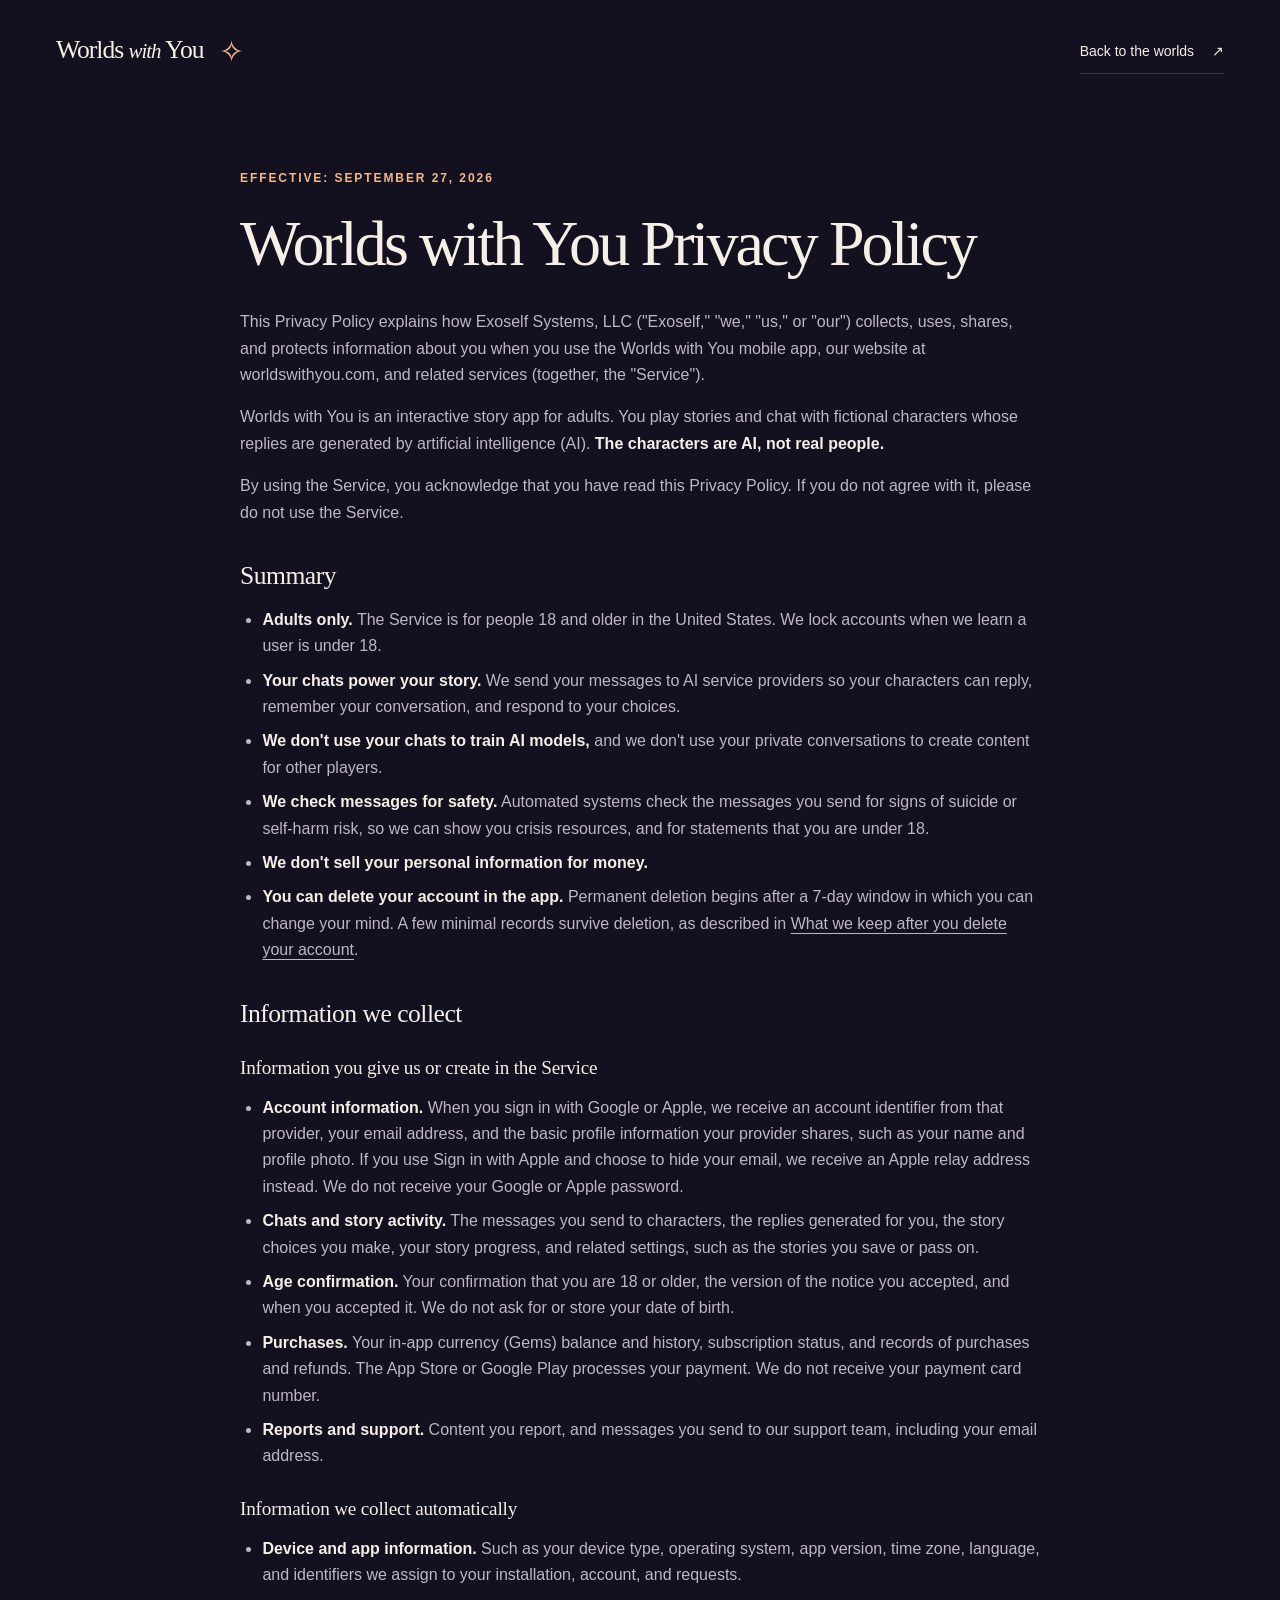
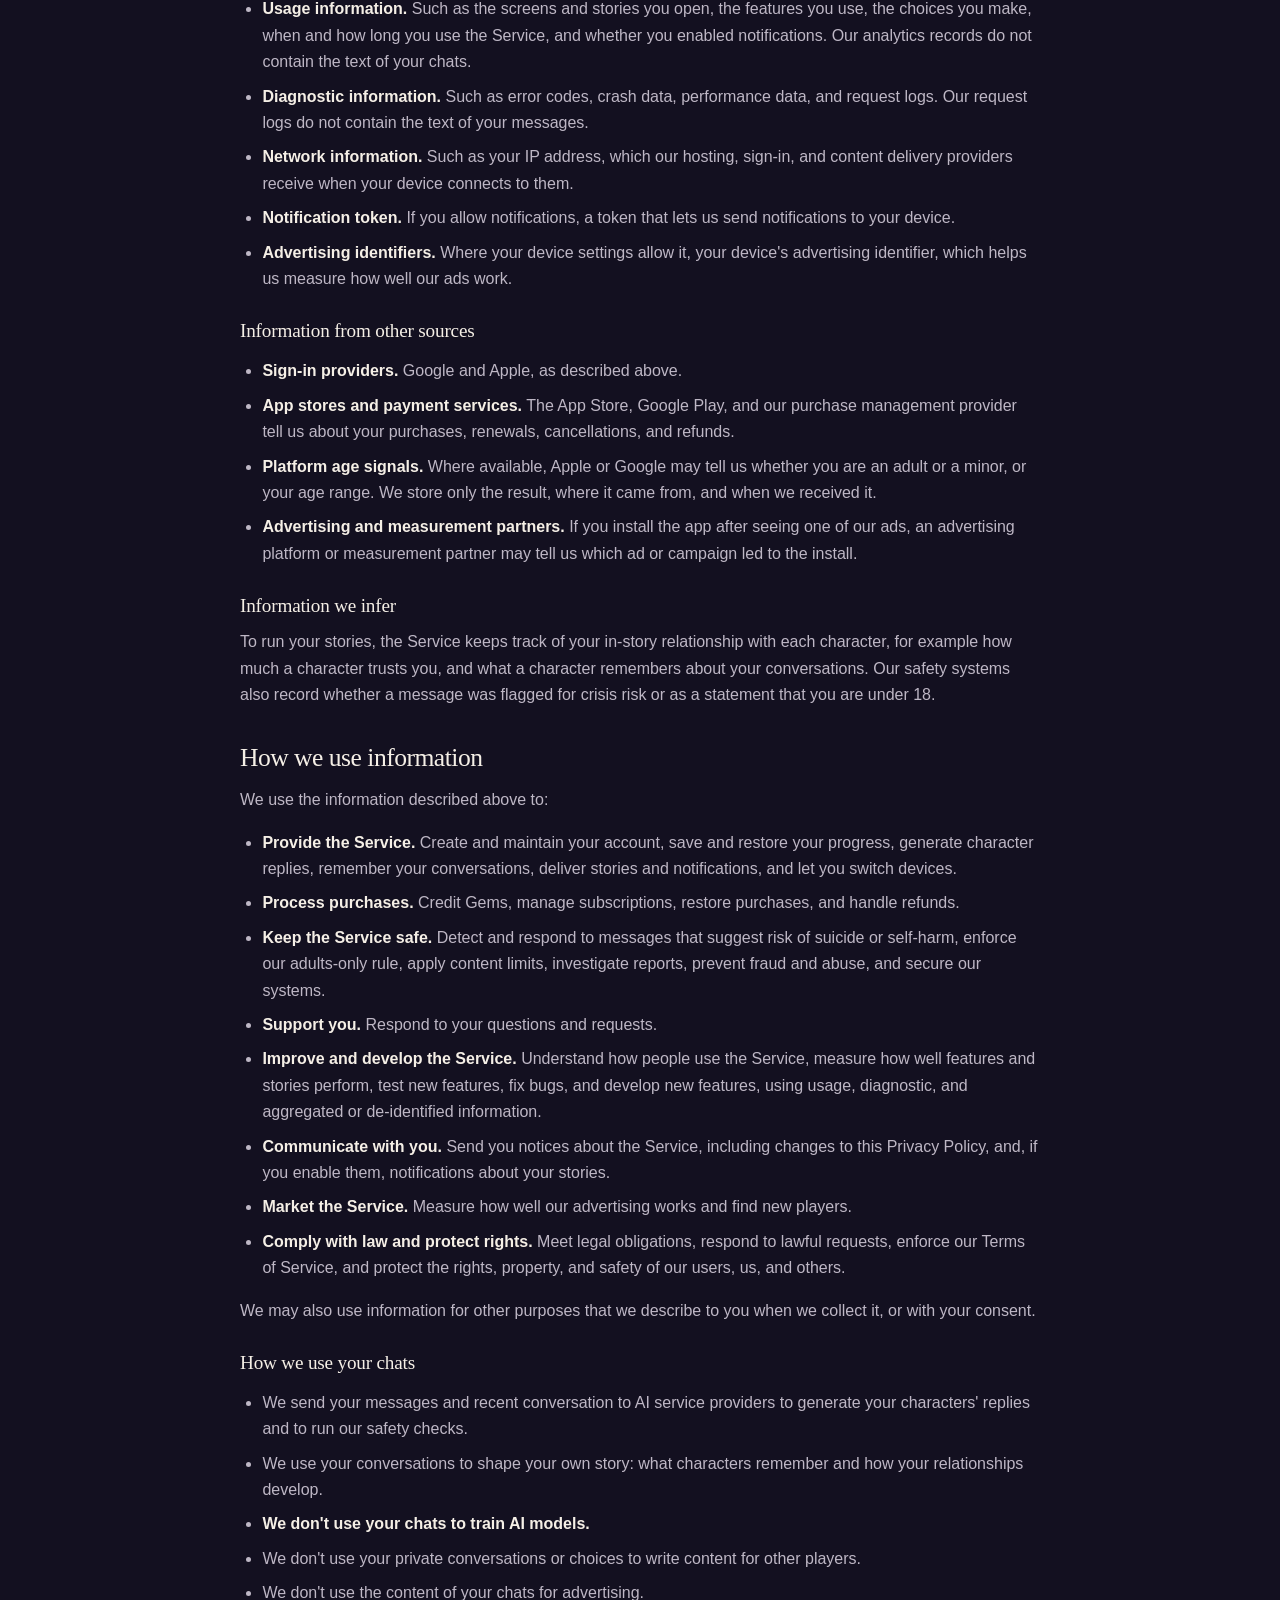
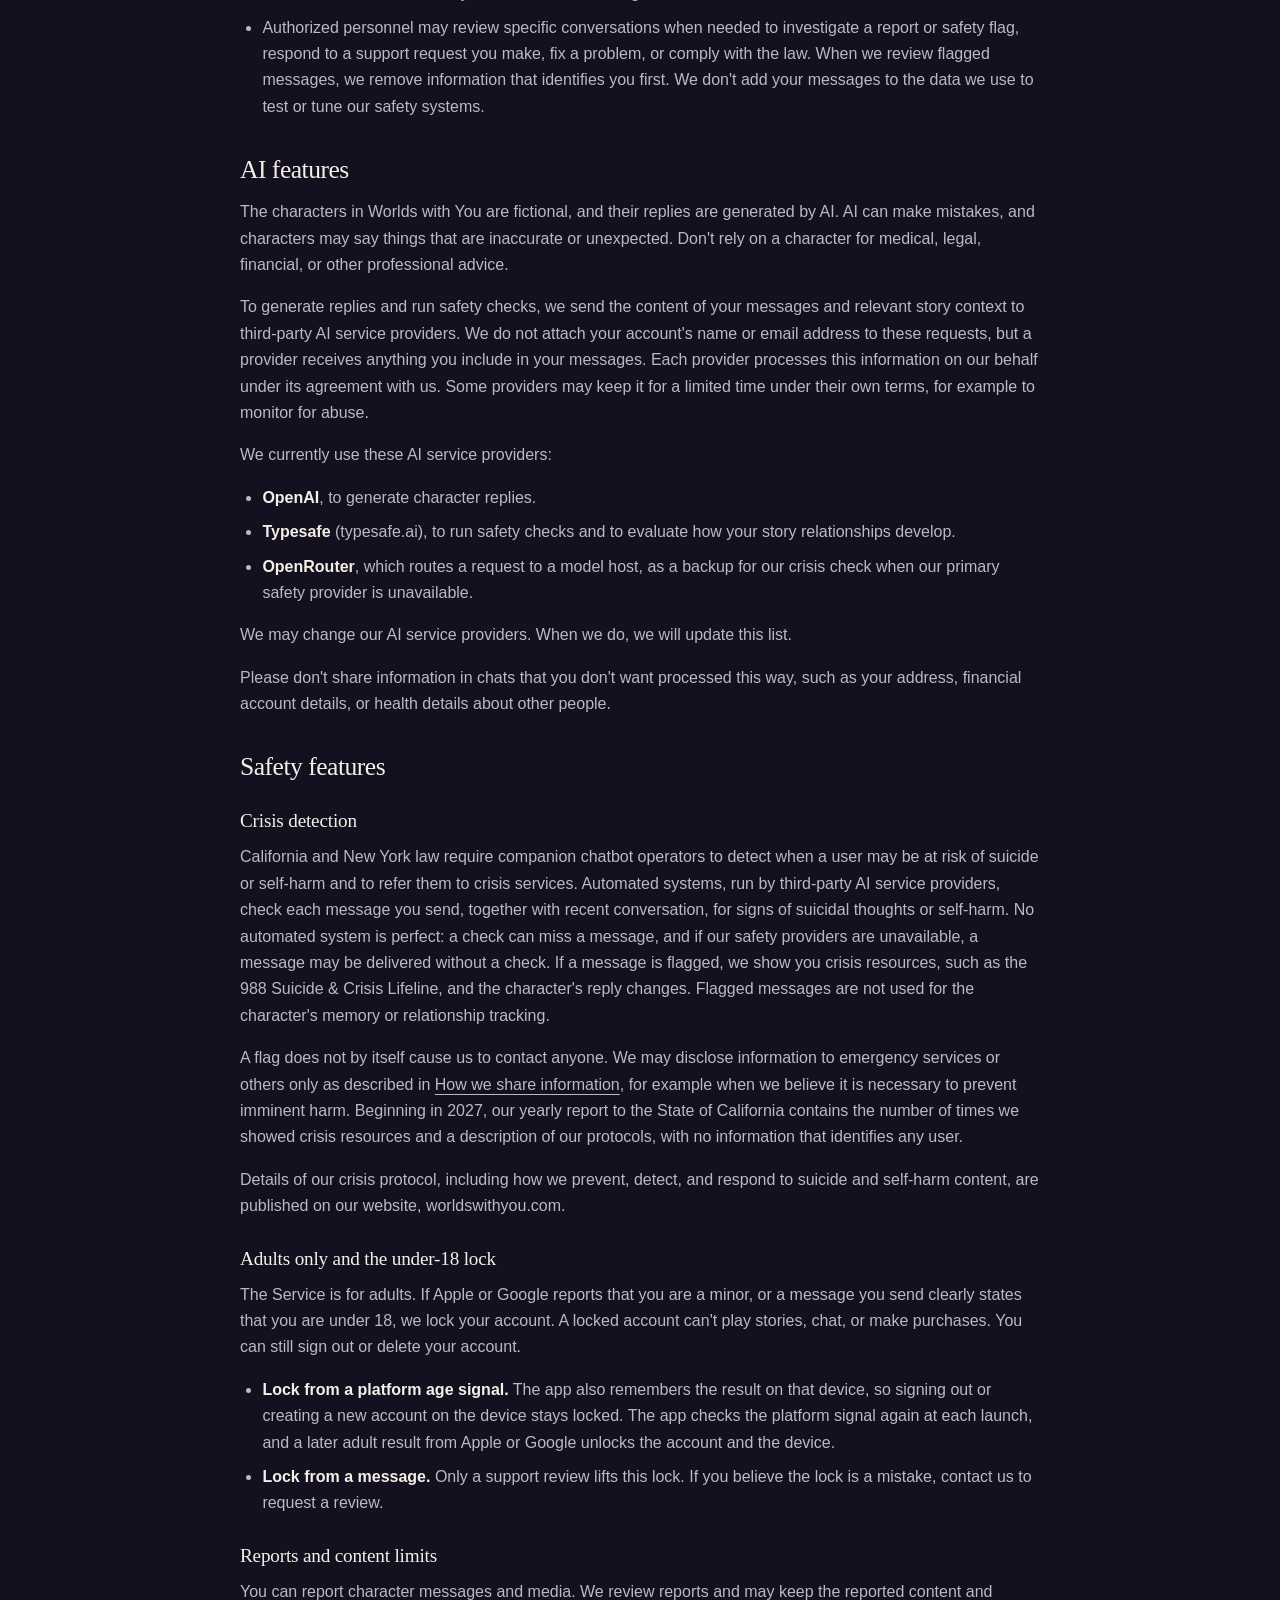
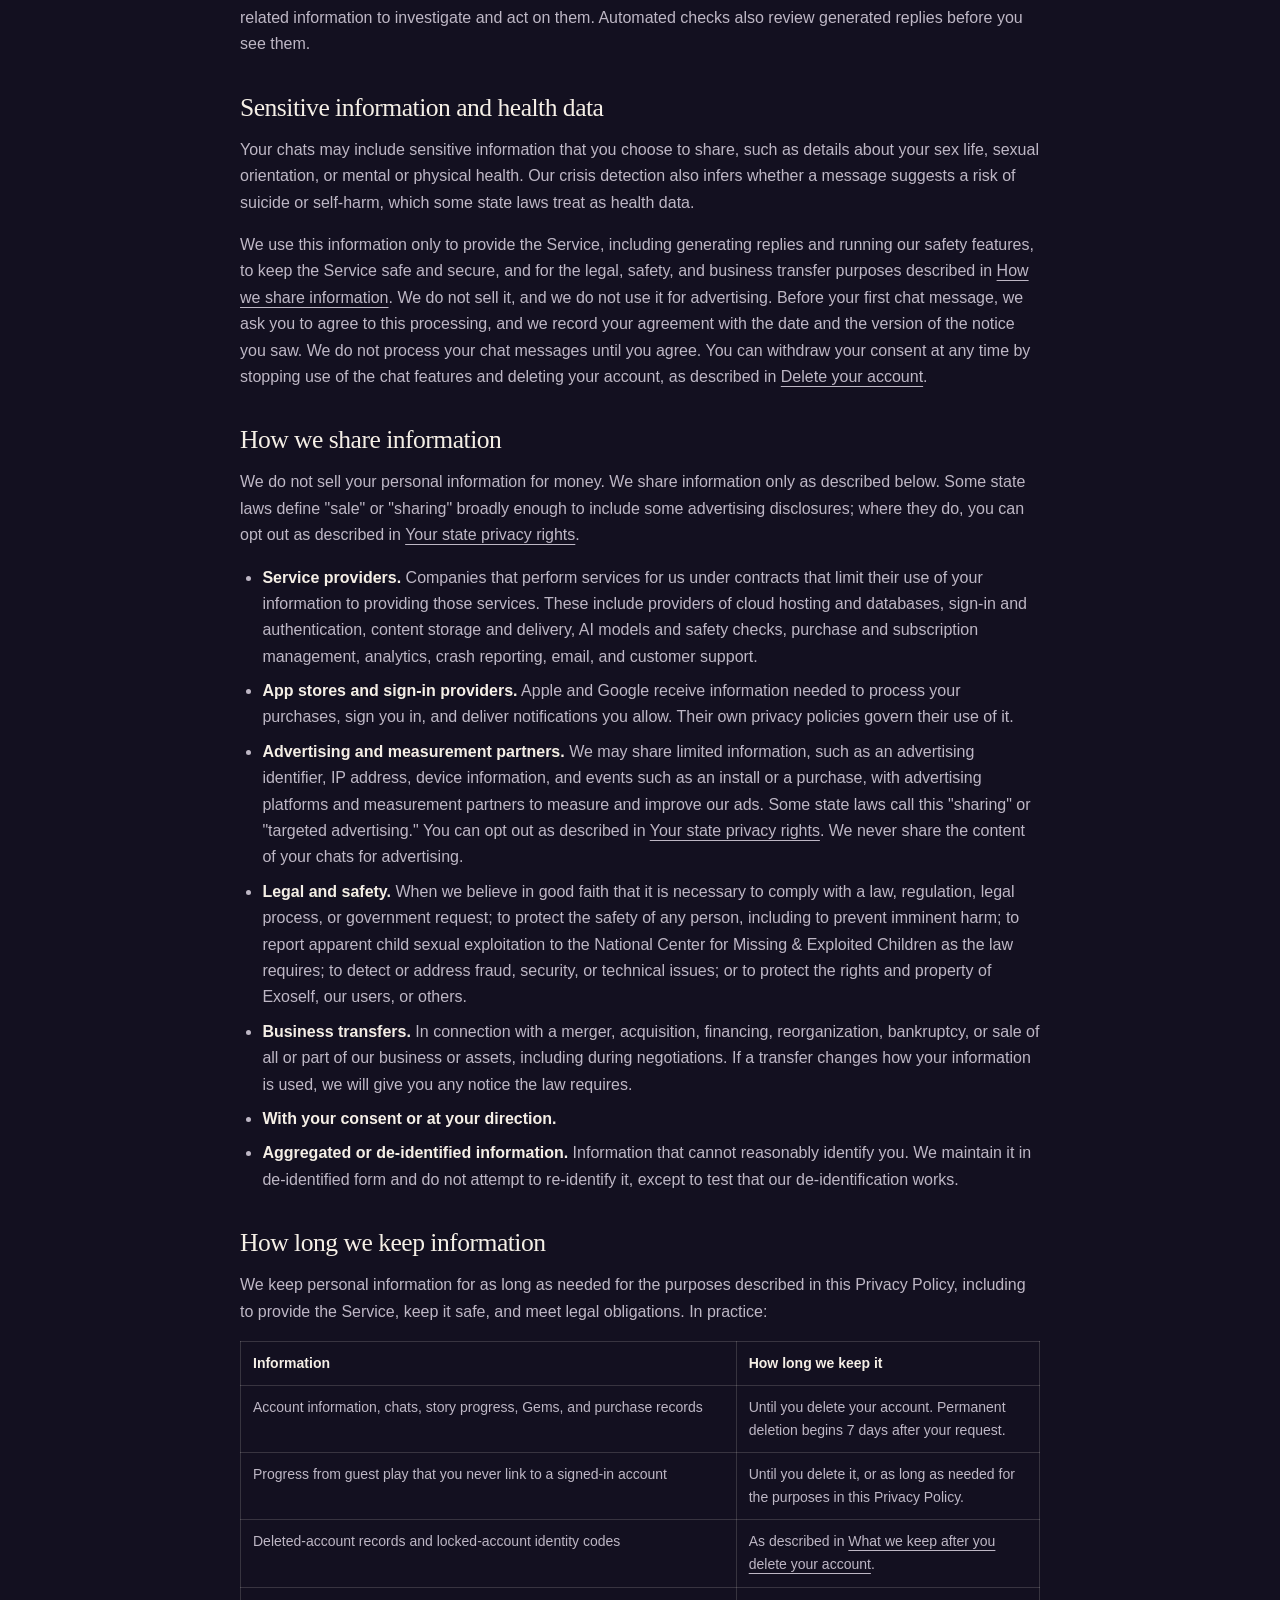
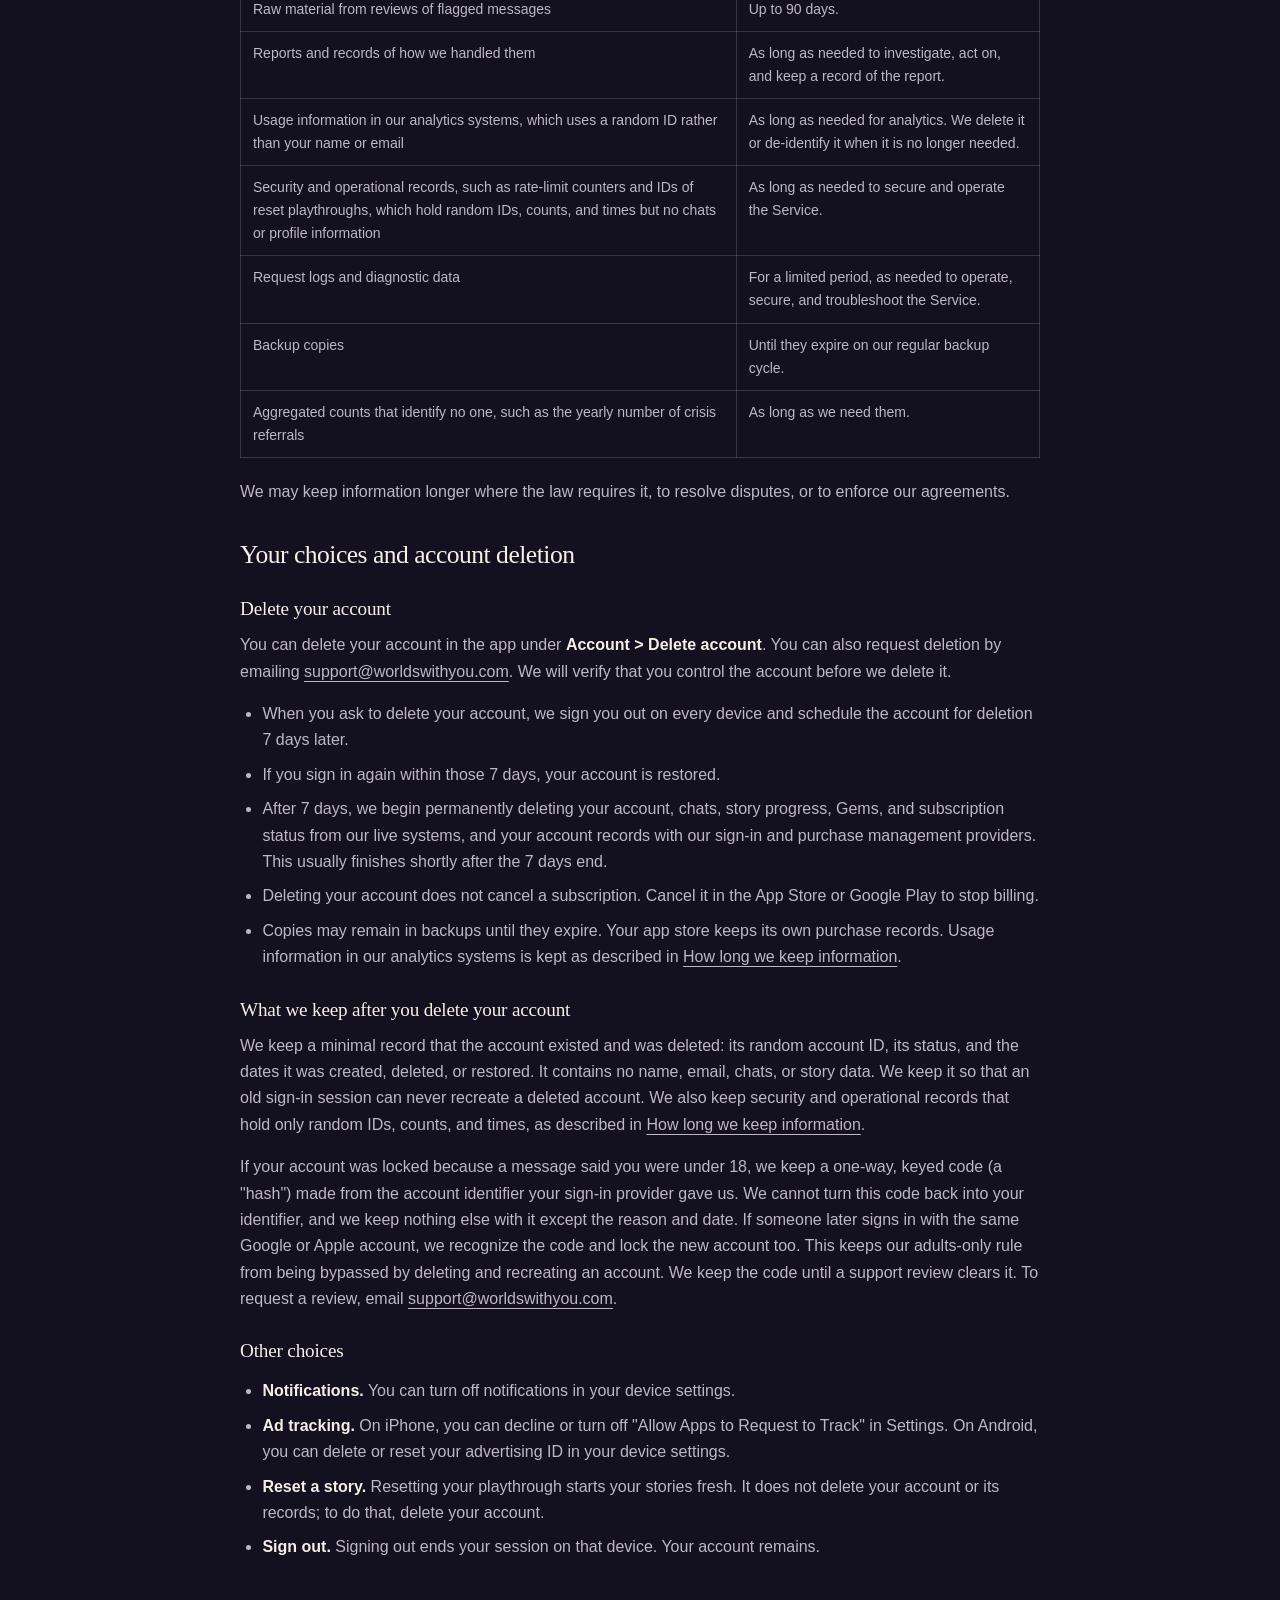
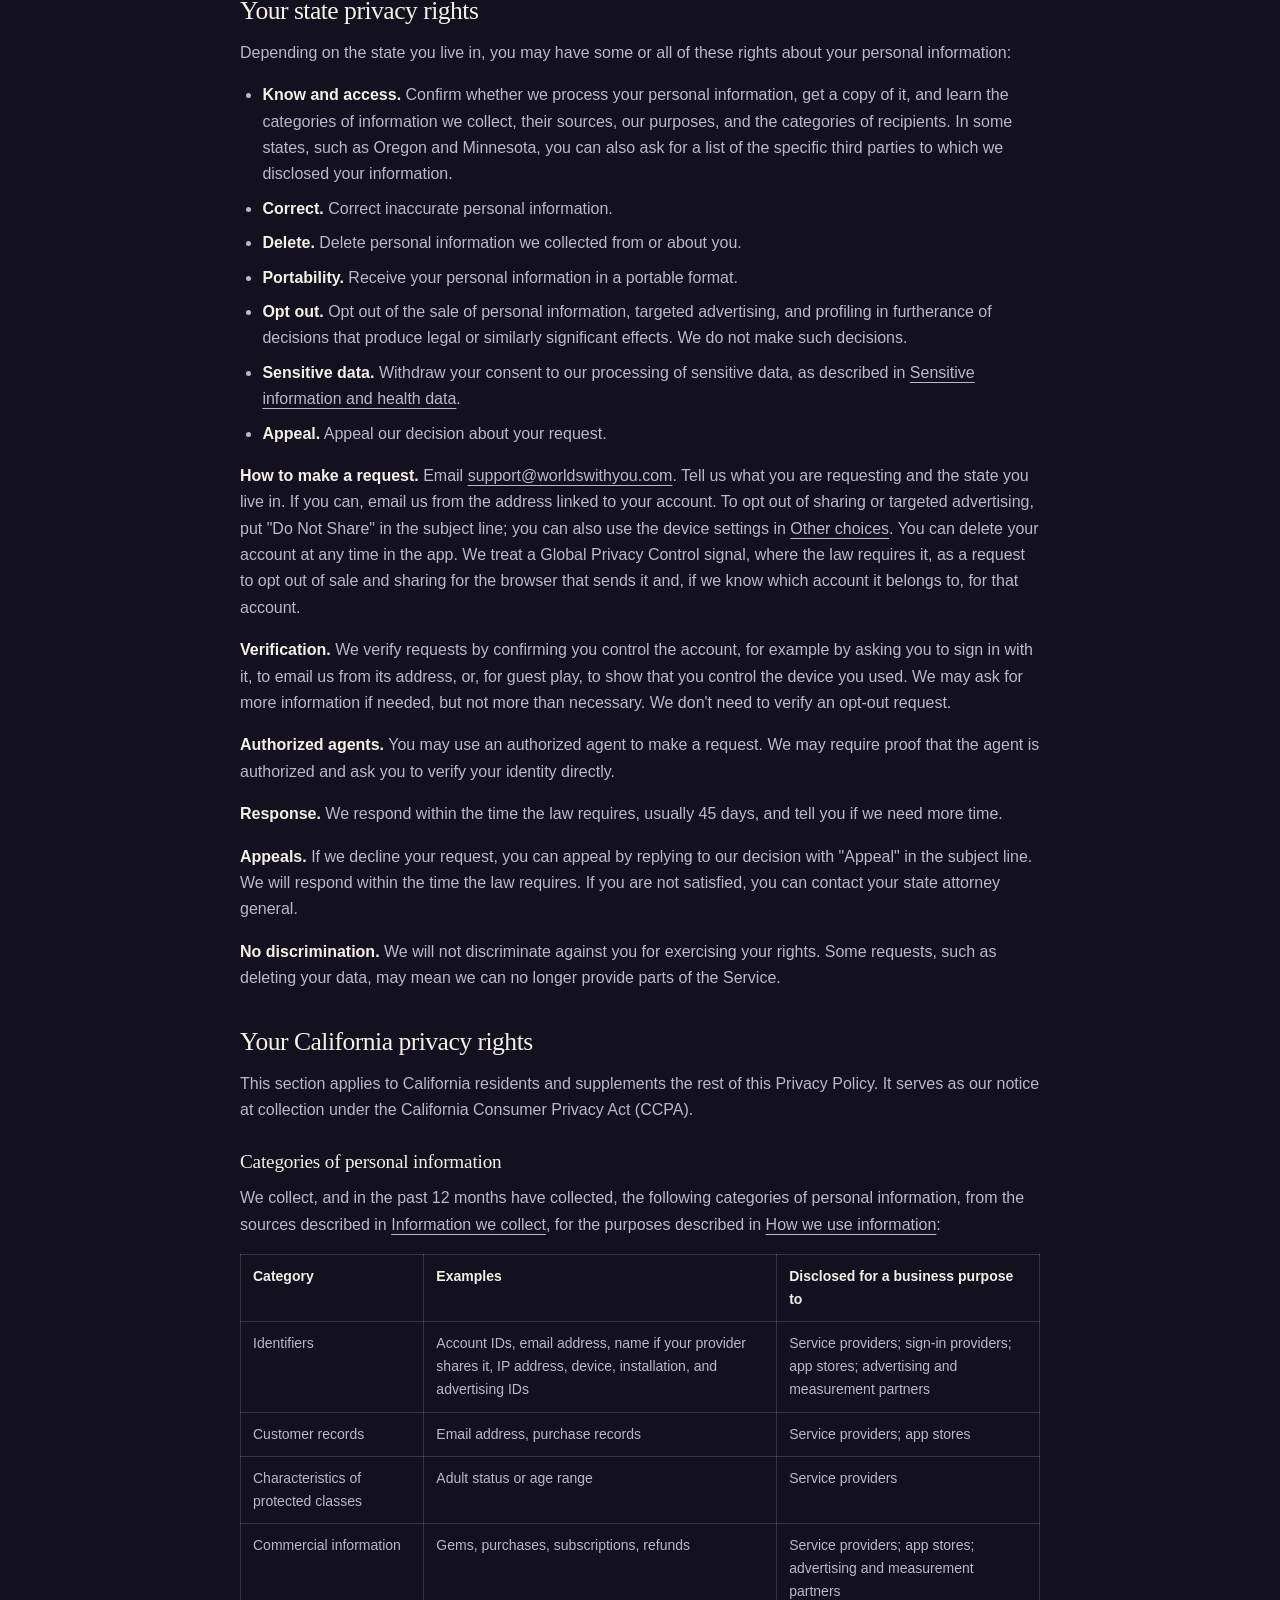
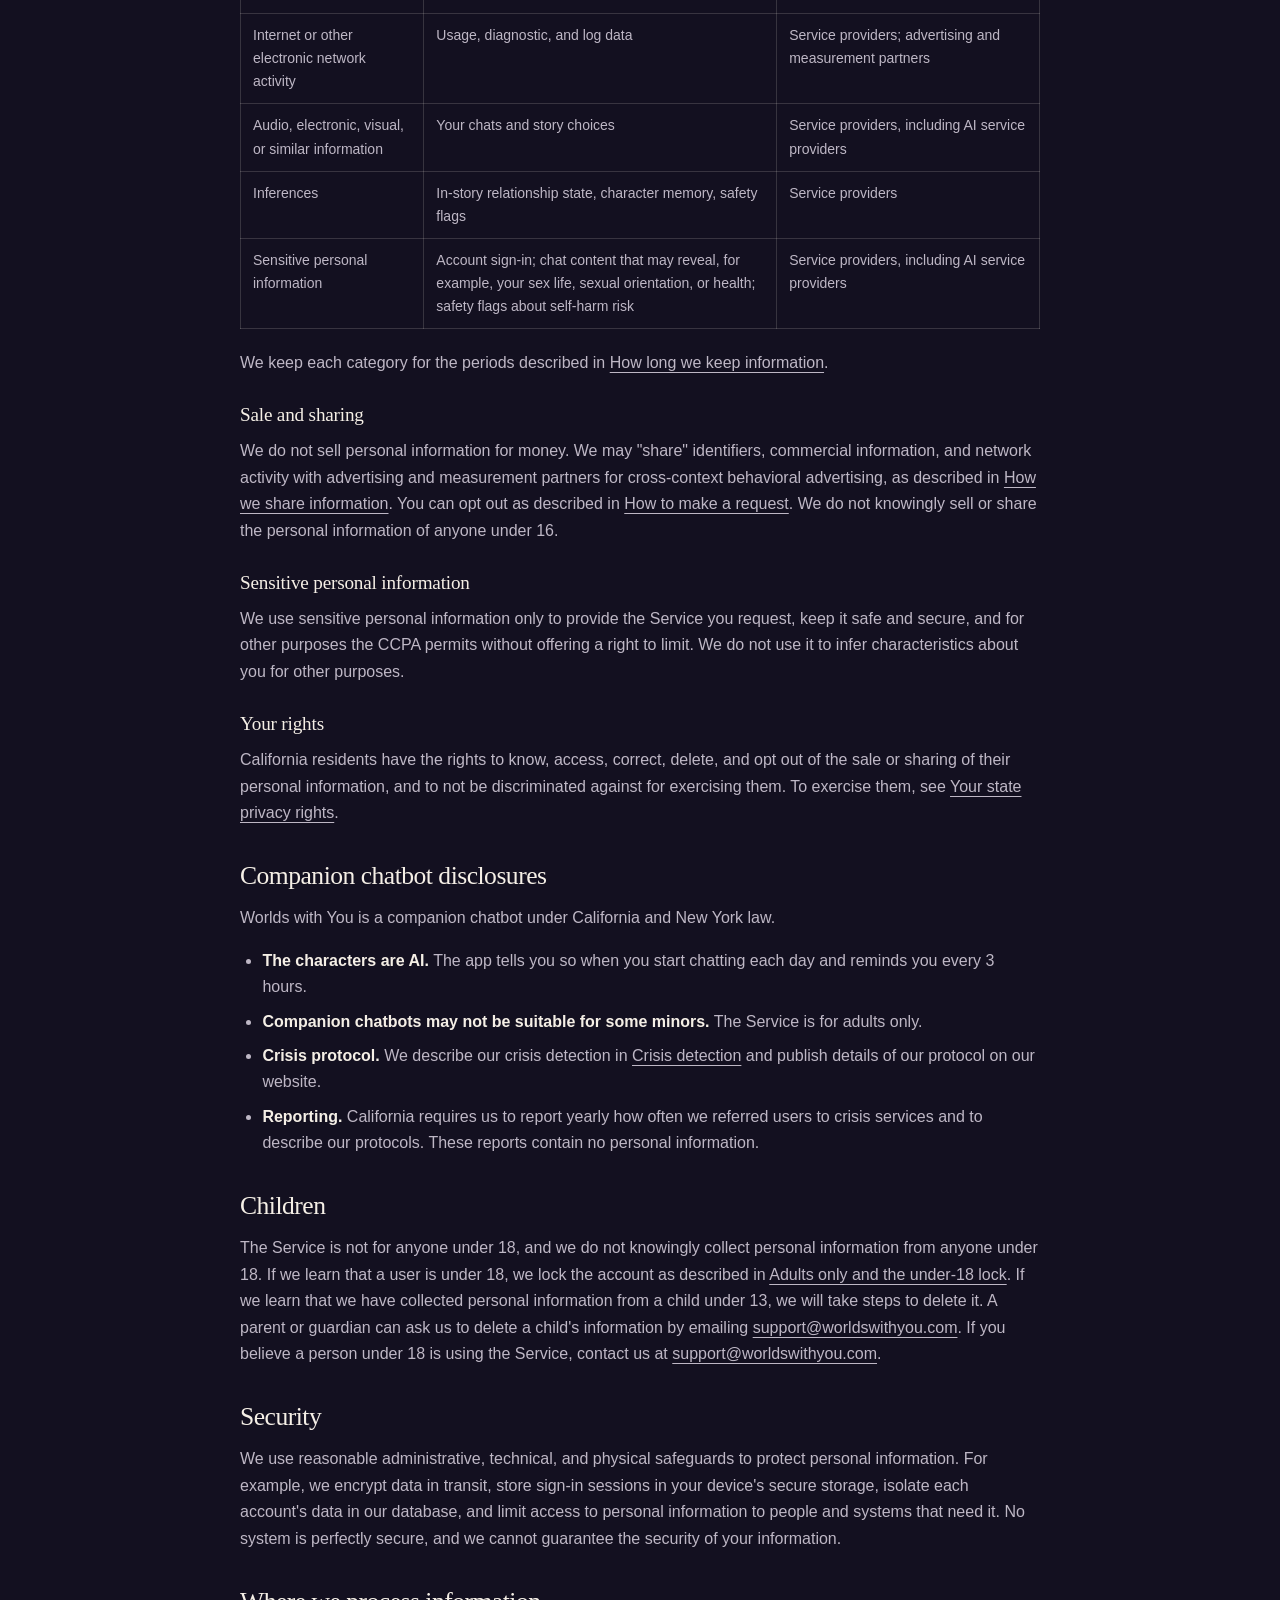
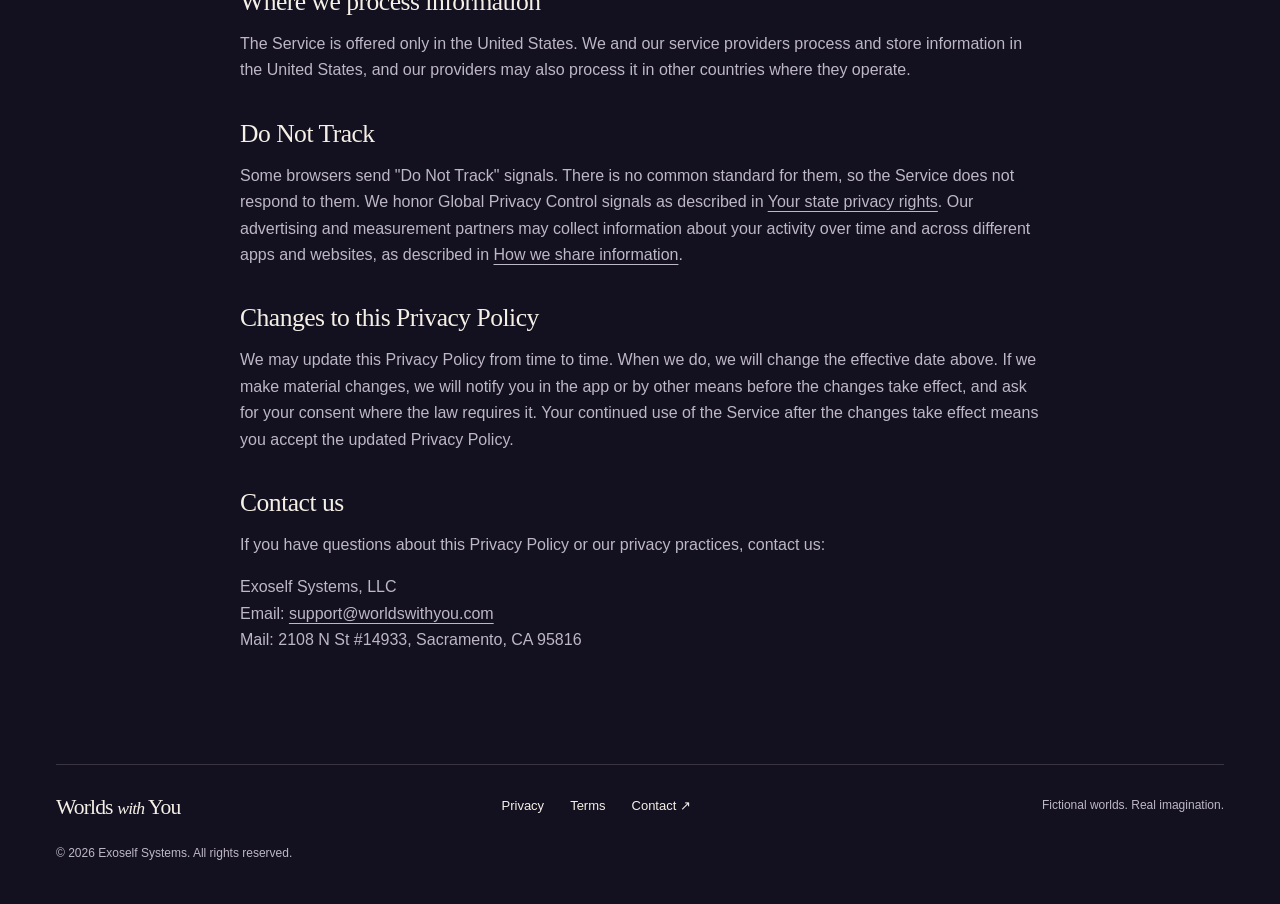
==== commit ddc4ae64: "Use support@ as the site contact; drop repeated privacy sentence Regenerates the privacy page from t" ====
--- a/public/privacy/index.html
+++ b/public/privacy/index.html
@@ -193,9 +193,7 @@
   advertising identifier, IP address, device information, and events such as an install or a
   purchase, with advertising platforms and measurement partners to measure and improve our ads.
   Some state laws call this "sharing" or "targeted advertising." You can opt out as described in
-  <a href="#your-state-privacy-rights">Your state privacy rights</a>. Our advertising and measurement partners may collect
-information about your activity over time and across different apps and websites, as described in
-<a href="#how-we-share-information">How we share information</a>. We never share the content of your chats
+  <a href="#your-state-privacy-rights">Your state privacy rights</a>. We never share the content of your chats
   for advertising.</li>
 <li><strong>Legal and safety.</strong> When we believe in good faith that it is necessary to comply with a law,
   regulation, legal process, or government request; to protect the safety of any person, including
@@ -416,9 +414,7 @@
 <h3 id="your-rights">Your rights</h3>
 <p>California residents have the rights to know, access, correct, delete, and opt out of the sale or
 sharing of their personal information, and to not be discriminated against for exercising them. To
-exercise them, see <a href="#your-state-privacy-rights">Your state privacy rights</a>. Our advertising and measurement partners may collect
-information about your activity over time and across different apps and websites, as described in
-<a href="#how-we-share-information">How we share information</a>.</p>
+exercise them, see <a href="#your-state-privacy-rights">Your state privacy rights</a>.</p>
 <h2 id="companion-chatbot-disclosures">Companion chatbot disclosures</h2>
 <p>Worlds with You is a companion chatbot under California and New York law.</p>
 <ul>
@@ -463,4 +459,4 @@
 <p>Exoself Systems, LLC<br>
 Email: <a href="mailto:support@worldswithyou.com">support@worldswithyou.com</a><br>
 Mail: 2108 N St #14933, Sacramento, CA 95816</p>
-</div></main><footer class="site-footer wrap legal-footer"><div><a class="wordmark" href="../">Worlds <em>with</em> You</a><p>© 2026 Exoself Systems. All rights reserved.</p></div><div class="footer-links"><a href="../privacy/">Privacy</a><a href="../terms/">Terms</a><a href="mailto:info@worldswithyou.com">Contact ↗</a></div><p class="footer-note">Fictional worlds. Real imagination.</p></footer></body></html>
+</div></main><footer class="site-footer wrap legal-footer"><div><a class="wordmark" href="../">Worlds <em>with</em> You</a><p>© 2026 Exoself Systems. All rights reserved.</p></div><div class="footer-links"><a href="../privacy/">Privacy</a><a href="../terms/">Terms</a><a href="mailto:support@worldswithyou.com">Contact ↗</a></div><p class="footer-note">Fictional worlds. Real imagination.</p></footer></body></html>
